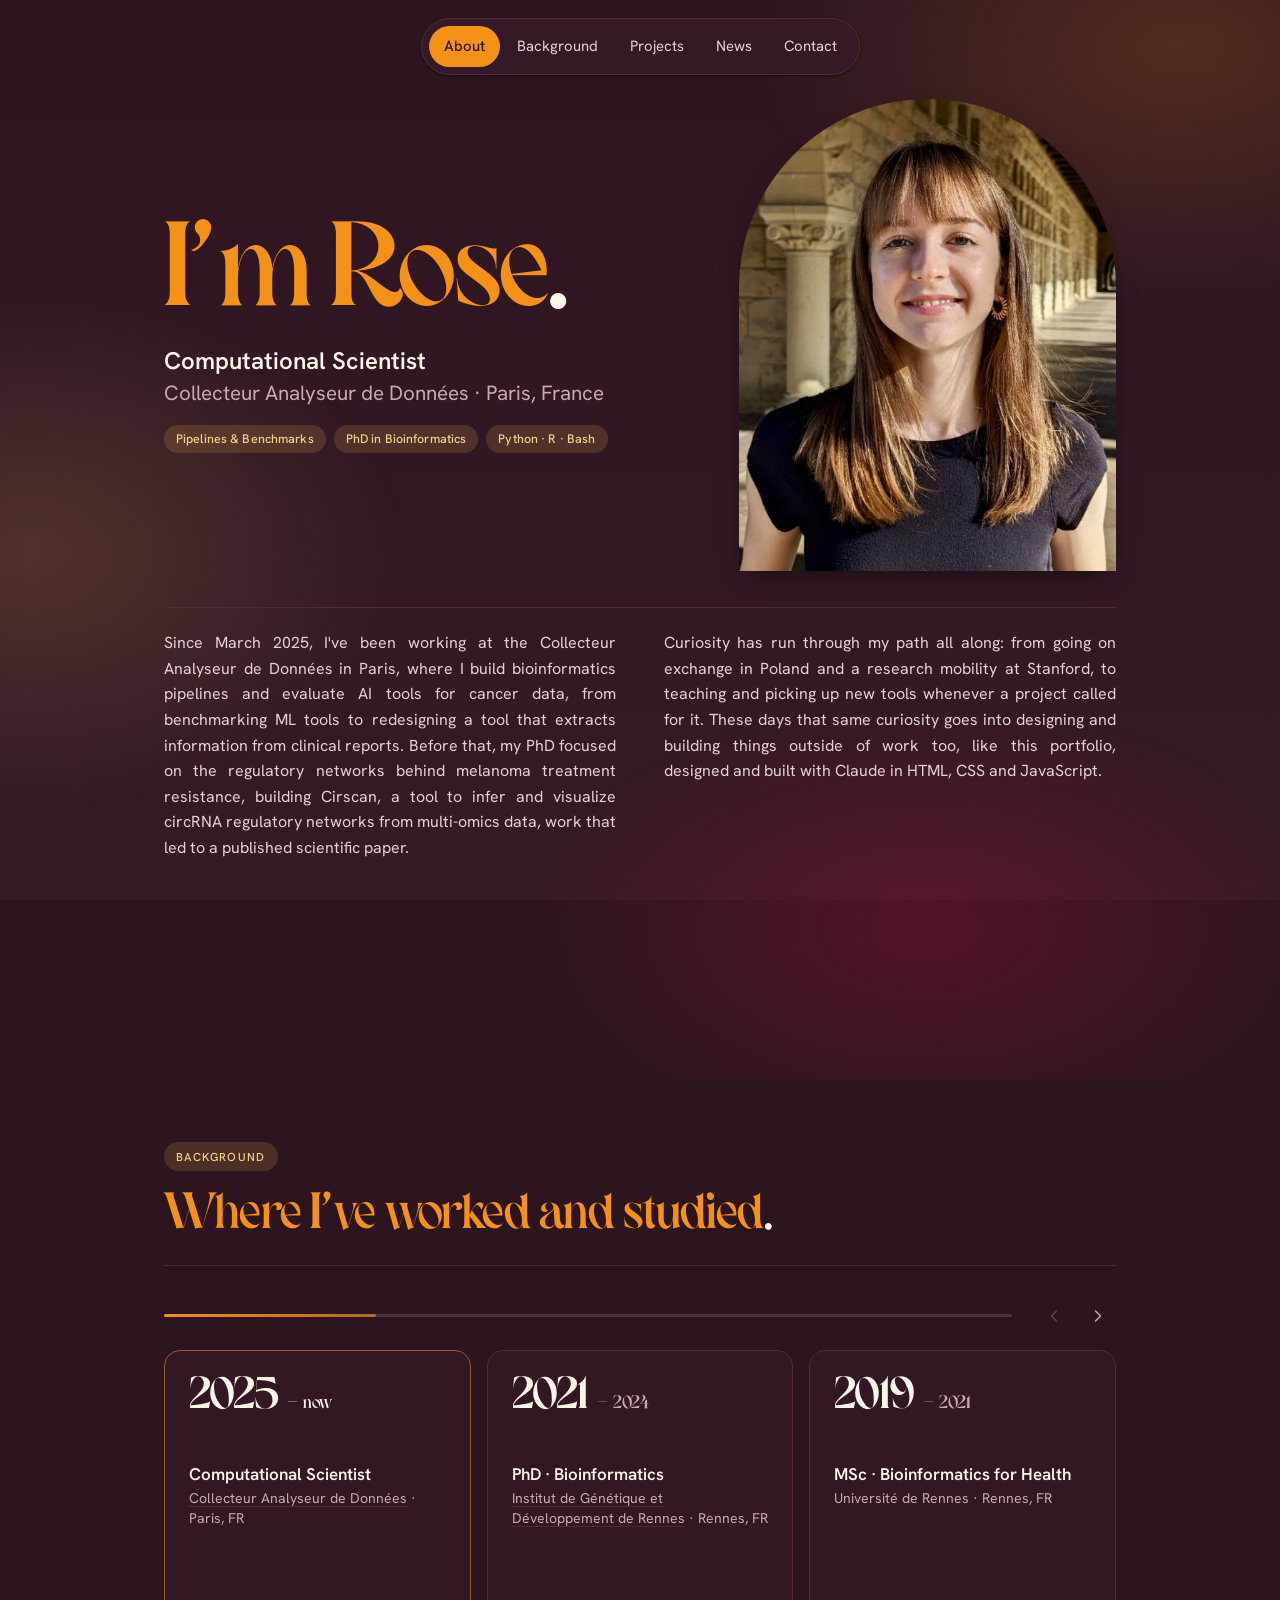
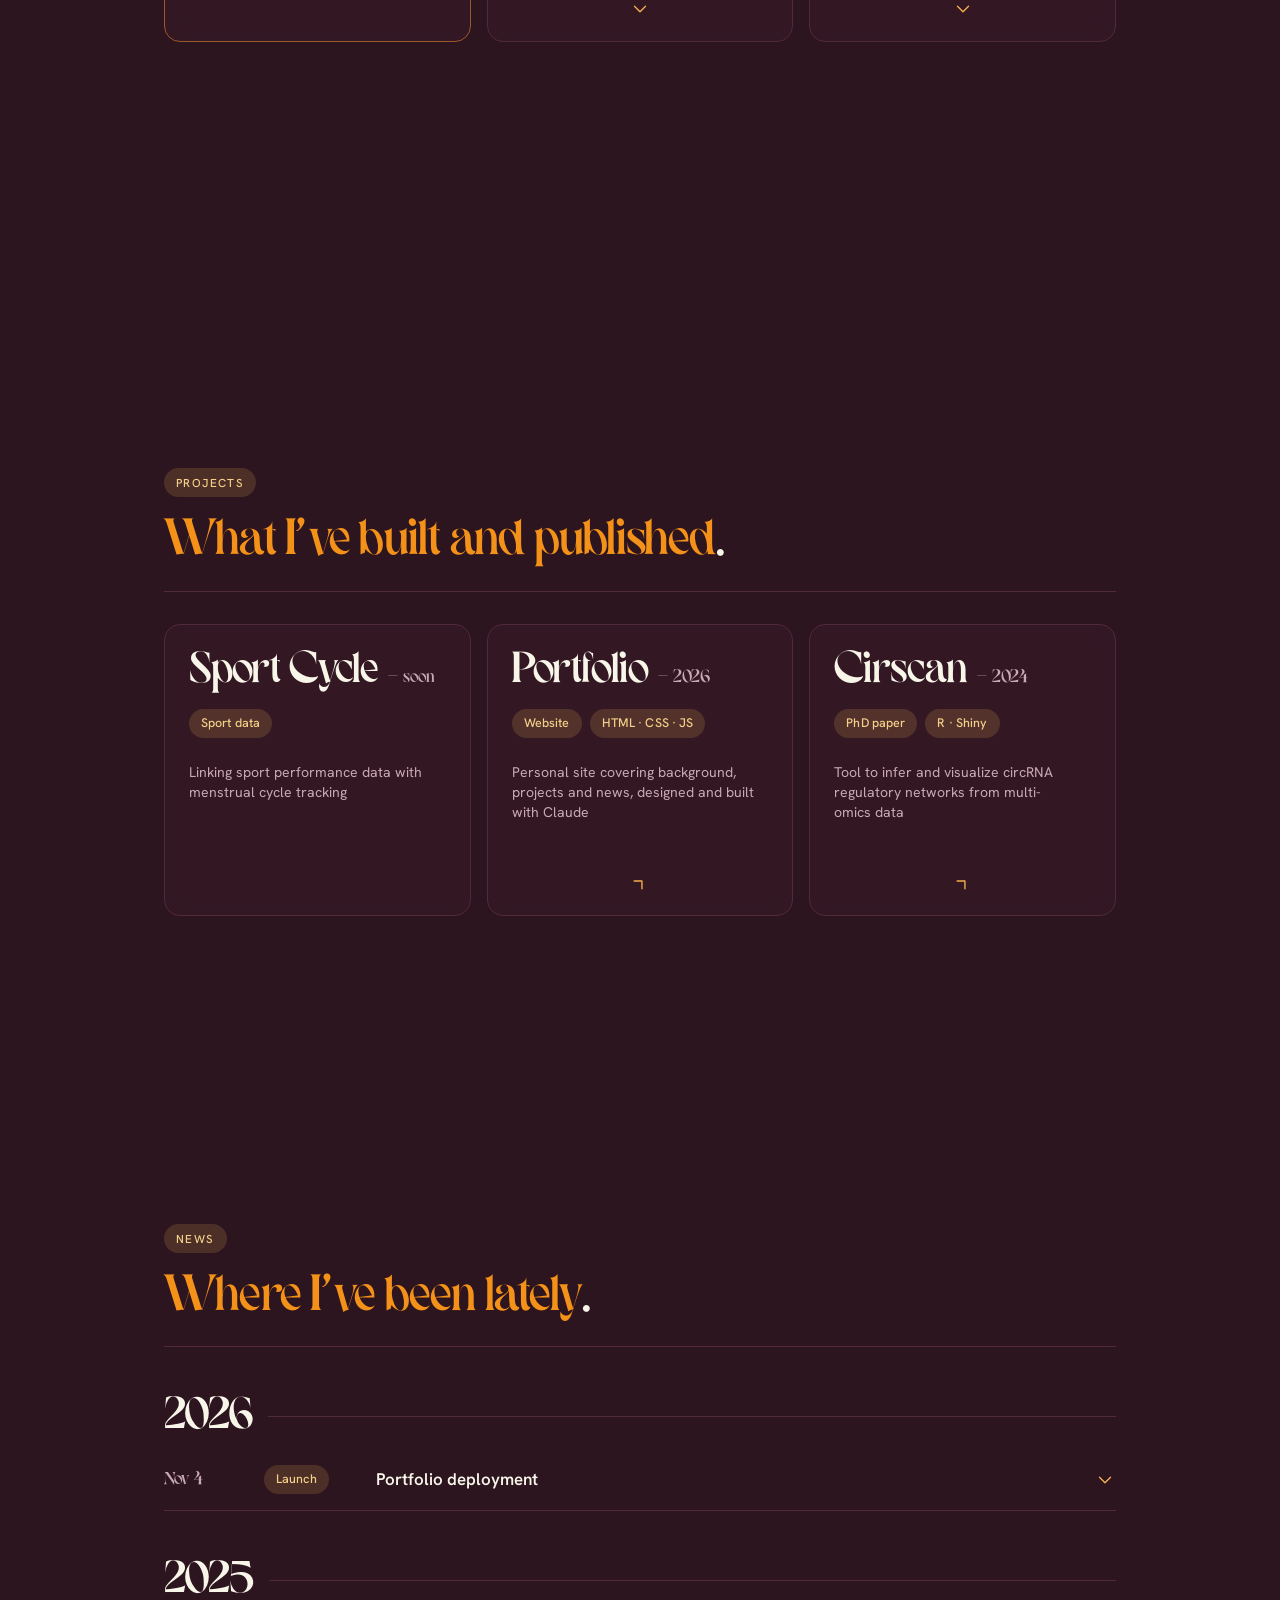
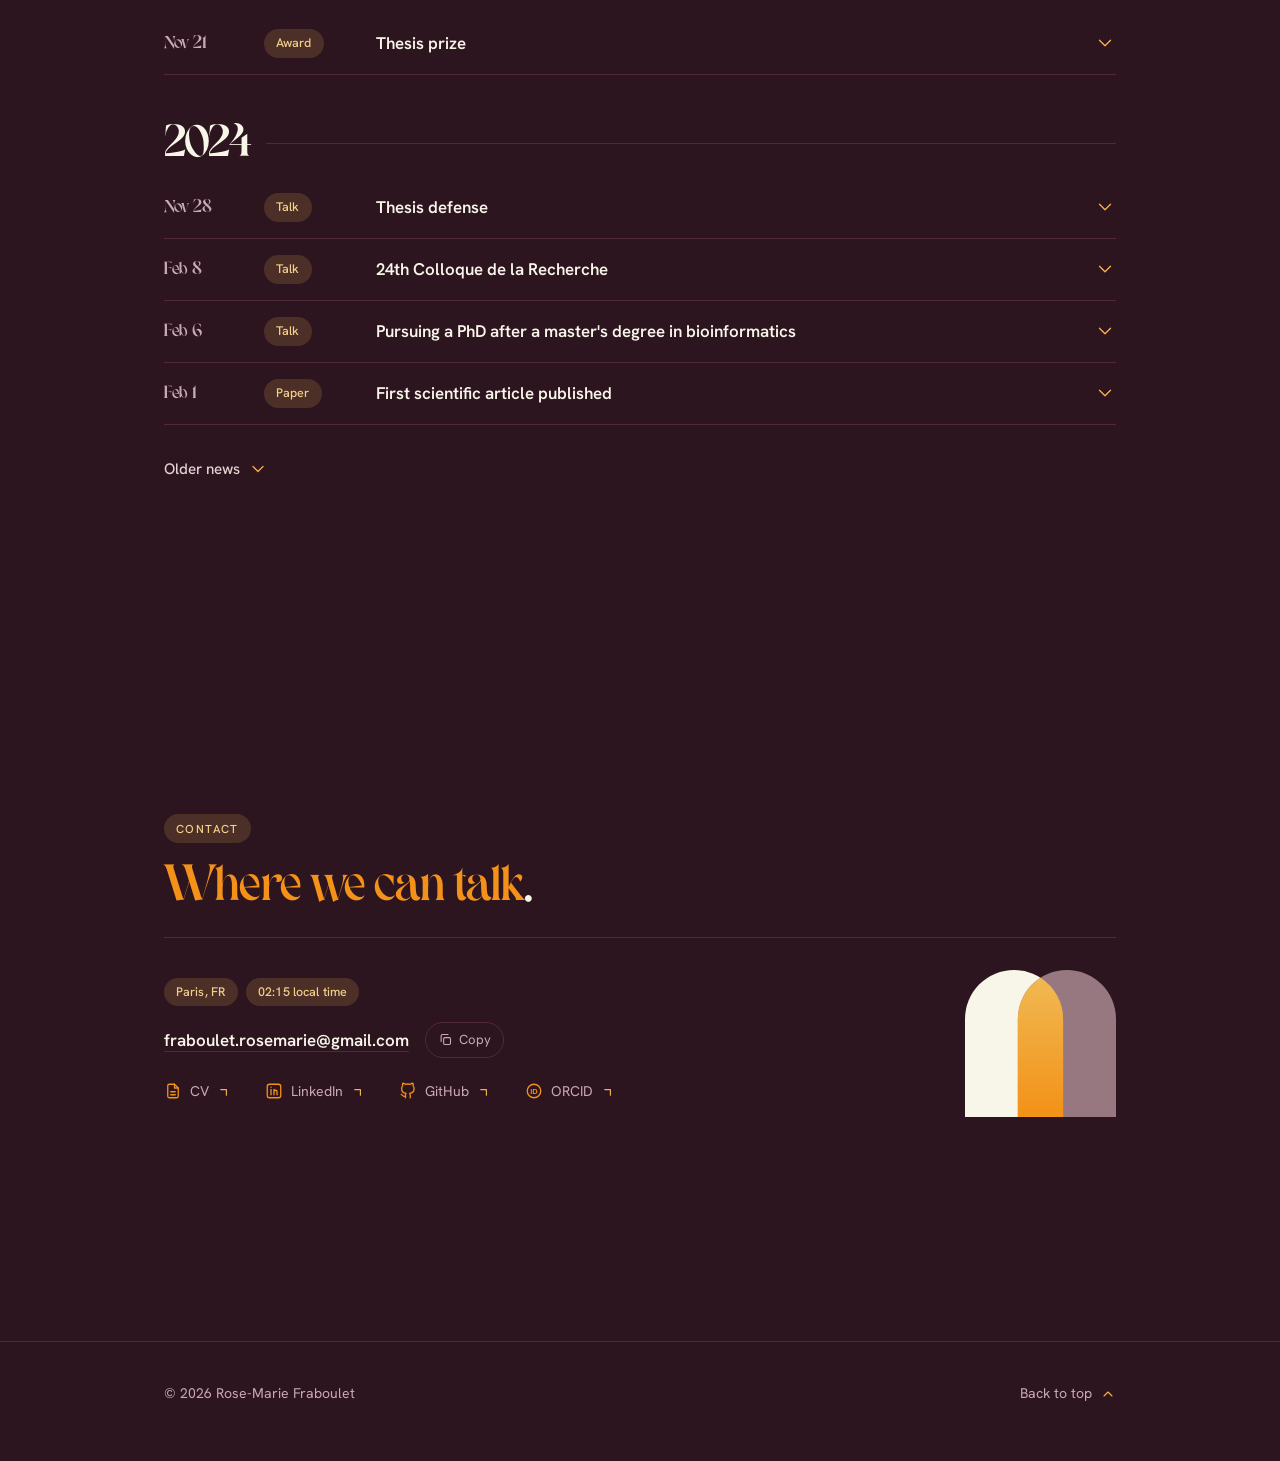
==== index.html @ 4554245b "feat: simplify the share banner Drop the "Portfolio" badge, show the full https URL underlined with " ====
<!doctype html>
<html lang="en" data-palette="p4" data-theme="dark">
<head>
  <meta charset="utf-8">
  <meta name="viewport" content="width=device-width, initial-scale=1">
  <meta name="description" content="Rose-Marie Fraboulet, Computational Scientist with a PhD in bioinformatics. Background, projects and news.">
  <meta name="color-scheme" content="dark">
  <meta name="theme-color" content="#261822">
  <meta property="og:type" content="website">
  <meta property="og:title" content="Rose Fraboulet • Portfolio">
  <meta property="og:description" content="Computational Scientist with a PhD in bioinformatics: background, projects and news.">
  <meta property="og:url" content="https://portfolio.romarin.tech/">
  <meta property="og:image" content="https://portfolio.romarin.tech/img/og-banner.jpg?v=3">
  <meta property="og:image:width" content="2400">
  <meta property="og:image:height" content="1260">
  <meta property="og:image:alt" content="Portfolio of Rose-Marie Fraboulet, portfolio.romarin.tech">
  <link rel="canonical" href="https://portfolio.romarin.tech/">
  <meta name="twitter:card" content="summary_large_image">
  <link rel="icon" type="image/svg+xml" href="img/favicon.svg">
  <link rel="icon" type="image/png" href="img/rf_icon.png" sizes="any">
  <link rel="apple-touch-icon" href="img/apple-touch-icon.png">
  <link rel="preload" href="font/SonderRegular.woff2" as="font" type="font/woff2" crossorigin>
  <link rel="preconnect" href="https://fonts.googleapis.com">
  <link rel="preconnect" href="https://fonts.gstatic.com" crossorigin>
  <link rel="stylesheet" href="https://fonts.googleapis.com/css2?family=Hanken+Grotesk:wght@400;500;600&display=swap">
  <link rel="stylesheet" href="css/style.css">
  <title>Rose Fraboulet • Portfolio</title>
  <link rel="stylesheet" href="css/palettes.css">
  <!-- PostHog analytics: official loader, then project selection by hostname -->
  <script>
    !function(t,e){var o,n,p,r;e.__SV||(window.posthog=e,e._i=[],e.init=function(i,s,a){function g(t,e){var o=e.split(".");2==o.length&&(t=t[o[0]],e=o[1]),t[e]=function(){t.push([e].concat(Array.prototype.slice.call(arguments,0)))}}(p=t.createElement("script")).type="text/javascript",p.crossOrigin="anonymous",p.async=!0,p.src=s.api_host.replace(".i.posthog.com","-assets.i.posthog.com")+"/static/array.js",(r=t.getElementsByTagName("script")[0]).parentNode.insertBefore(p,r);var u=e;for(void 0!==a?u=e[a]=[]:a="posthog",u.people=u.people||[],Object.defineProperty(u,"toString",{configurable:!0,enumerable:!0,writable:!0,value:function(t){var e="posthog";return"posthog"!==a&&(e+="."+a),t||(e+=" (stub)"),e}}),Object.defineProperty(u.people,"toString",{configurable:!0,enumerable:!0,writable:!0,value:function(){return u.toString(1)+".people (stub)"}}),o="init capture register register_once register_for_session unregister unregister_for_session getFeatureFlag getFeatureFlagResult isFeatureEnabled reloadFeatureFlags updateEarlyAccessFeatureEnrollment getEarlyAccessFeatures on onFeatureFlags onSessionId getSurveys getActiveMatchingSurveys renderSurvey canRenderSurvey getNextSurveyStep identify setPersonProperties group resetGroups setPersonPropertiesForFlags resetPersonPropertiesForFlags setGroupPropertiesForFlags resetGroupPropertiesForFlags reset get_distinct_id getGroups get_session_id get_session_replay_url alias set_config startSessionRecording stopSessionRecording sessionRecordingStarted captureException loadToolbar get_property getSessionProperty createPersonProfile opt_in_capturing opt_out_capturing has_opted_in_capturing has_opted_out_capturing clear_opt_in_out_capturing debug".split(" "),n=0;n<o.length;n++)g(u,o[n]);e._i.push([i,s,a])},e.__SV=1)}(document,window.posthog||[]);

    // Only the production domain uses the prod project, every other host uses dev.
    var POSTHOG_PROD_HOST = 'portfolio.romarin.tech';
    posthog.init(location.hostname === POSTHOG_PROD_HOST
      ? 'phc_s2bcnDykhMic3xBs5bf3u3xTdWYoNfDeEWzCk2Nry2qy'  // portfolio-prod
      : 'phc_CoJSbRkSb2nCP26apbxEp5U9CKyFdyNHHQELgcznVs3f', // portfolio-dev
    {
      api_host: 'https://eu.i.posthog.com',
      defaults: '2026-08-30',
      person_profiles: 'identified_only'
    });
  </script>
  </head>
<body id="top">
  <a class="skip-link" href="#main-content">Skip to content</a>

  <header class="site-header">
    <nav class="navbar" aria-label="Primary">
      <span class="nav-current" aria-hidden="true">About</span>
      <ul class="nav-links" id="nav-links">
        <li><a class="nav-link active" href="#about">About</a></li>
        <li><a class="nav-link" href="#background">Background</a></li>
        <li><a class="nav-link" href="#work">Projects</a></li>
        <li><a class="nav-link" href="#news">News</a></li>
        <li><a class="nav-link" href="#contact">Contact</a></li>
      </ul>
      <div class="navbar-actions">
        <button type="button" class="nav-toggle" aria-expanded="false" aria-controls="nav-links" aria-label="Toggle menu">
          <span></span><span></span><span></span>
        </button>
      </div>
    </nav>
  </header>

  <main id="main-content">
    <!-- About / Hero -->
    <section id="about" class="hero" aria-labelledby="about-heading" data-screen-label="About">
      <div class="container">
        <div class="hero-grid">
          <div>
            <h1 class="hero-name" id="about-heading">I'm Rose<span class="dot">.</span></h1>
            <p class="hero-role"><strong>Computational Scientist</strong><span>Collecteur Analyseur de Données · Paris, France</span></p>
            <div class="hero-meta">
              <span class="tag">Pipelines & Benchmarks</span>
              <span class="tag">PhD in Bioinformatics</span>
              <span class="tag">Python · R · Bash</span>
            </div>
          </div>
          <div class="portrait">
            <img src="img/portrait.jpg" width="577" height="661" alt="Portrait of Rose-Marie Fraboulet" loading="eager" fetchpriority="high" decoding="async">
          </div>
        </div>
        <div class="intro" data-reveal>
          <p>Since March 2025, I've been working at the Collecteur Analyseur de Données in Paris, where I build bioinformatics pipelines and evaluate AI tools for cancer data, from benchmarking ML tools to redesigning a tool that extracts information from clinical reports. Before that, my PhD focused on the regulatory networks behind melanoma treatment resistance, building Cirscan, a tool to infer and visualize circRNA regulatory networks from multi-omics data, work that led to a published scientific paper.</p>
          <p>Curiosity has run through my path all along: from going on exchange in Poland and a research mobility at Stanford, to teaching and picking up new tools whenever a project called for it. These days that same curiosity goes into designing and building things outside of work too, like this portfolio, designed and built with Claude in HTML, CSS and JavaScript.</p>
        </div>
      </div>
    </section>

    <!-- Background -->
    <section id="background" aria-labelledby="background-heading" data-screen-label="Background"><div class="container" data-reveal><div class="section-head"><span class="eyebrow">Background</span><h2 id="background-heading">Where I've worked and studied<span class="dot">.</span></h2></div><div class="sl" data-slider><div class="sl__bar"><div class="sl__line" aria-hidden="true"><i data-sl-fill></i></div><div class="sl__nav"><button type="button" class="sl__btn" data-sl-prev aria-label="Previous step"><svg viewBox="0 0 24 24" fill="none" stroke="currentColor" stroke-width="1.75" stroke-linecap="round" stroke-linejoin="round" aria-hidden="true"><path d="M15 6l-6 6 6 6"></path></svg></button><button type="button" class="sl__btn" data-sl-next aria-label="Next step"><svg viewBox="0 0 24 24" fill="none" stroke="currentColor" stroke-width="1.75" stroke-linecap="round" stroke-linejoin="round" aria-hidden="true"><path d="M9 6l6 6-6 6"></path></svg></button></div></div><ol class="sl__track" data-sl-track tabindex="0" aria-label="Background, scroll horizontally"><li class="sl__panel is-now"><div class="sl__period"><span class="sl__from">2025</span><span class="sl__to">— now</span></div><div class="sl__body"><p class="sl__role">Computational Scientist</p><p class="sl__place"><a href="https://genomecad.fr/" target="_blank" rel="noopener">Collecteur Analyseur de Données</a> · Paris, FR</p></div></li><li class="sl__panel has-sub has-multi"><div class="sl__faces"><div class="sl__face sl__face--main is-shown"><div class="sl__period"><span class="sl__from">2021</span><span class="sl__to">— 2024</span></div><div class="sl__body"><p class="sl__role">PhD · Bioinformatics</p><p class="sl__place"><a href="https://igdr.univ-rennes.fr/expression-des-genes-et-oncogenese-geo" target="_blank" rel="noopener">Institut de Génétique et Développement de Rennes</a> · Rennes, FR</p></div></div><div class="sl__face sl__face--list" id="sub-2" aria-hidden="true"><ul class="sl__list"><li><span class="sl__list-year">2022</span><div><p class="sl__list-role">Teaching Assistant</p><p class="sl__place">Université de Paris · Paris, FR</p></div></li><li><span class="sl__list-year">2023</span><div><p class="sl__list-role">Teaching Assistant</p><p class="sl__place">Université de Rennes · Rennes, FR</p></div></li><li><span class="sl__list-year">2023</span><div><p class="sl__list-role">Visiting Student Researcher</p><p class="sl__place"><a href="https://salzmanlab.stanford.edu/" target="_blank" rel="noopener">Stanford University</a> · Stanford, USA</p></div></li></ul></div></div><button type="button" class="sl__toggle" aria-expanded="false" aria-controls="sub-2" data-label="Show 3 other experiences" aria-label="Show 3 other experiences"><svg viewBox="0 0 24 24" fill="none" stroke="currentColor" stroke-width="1.75" stroke-linecap="round" stroke-linejoin="round" aria-hidden="true"><path d="M9 6l6 6-6 6"></path></svg></button></li><li class="sl__panel has-sub has-multi"><div class="sl__faces"><div class="sl__face sl__face--main is-shown"><div class="sl__period"><span class="sl__from">2019</span><span class="sl__to">— 2021</span></div><div class="sl__body"><p class="sl__role">MSc · Bioinformatics for Health</p><p class="sl__place">Université de Rennes · Rennes, FR</p></div></div><div class="sl__face sl__face--list" id="sub-3" aria-hidden="true"><ul class="sl__list"><li><span class="sl__list-year">2020</span><div><p class="sl__list-role">M1 Intern</p><p class="sl__place">Ligue Nationale Contre le Cancer · Remote</p></div></li><li><span class="sl__list-year">2021</span><div><p class="sl__list-role">M2 Intern</p><p class="sl__place"><a href="https://igdr.univ-rennes.fr/expression-des-genes-et-oncogenese-geo" target="_blank" rel="noopener">Institut de Génétique et Développement de Rennes</a> · Rennes, FR</p></div></li></ul></div></div><button type="button" class="sl__toggle" aria-expanded="false" aria-controls="sub-3" data-label="Show 2 other experiences" aria-label="Show 2 other experiences"><svg viewBox="0 0 24 24" fill="none" stroke="currentColor" stroke-width="1.75" stroke-linecap="round" stroke-linejoin="round" aria-hidden="true"><path d="M9 6l6 6-6 6"></path></svg></button></li><li class="sl__panel has-sub"><div class="sl__faces"><div class="sl__face sl__face--main is-shown"><div class="sl__period"><span class="sl__from">2016</span><span class="sl__to">— 2019</span></div><div class="sl__body"><p class="sl__role">BSc · Science in Life</p><p class="sl__place">Université de Rennes · Rennes, FR</p></div></div><div class="sl__face sl__face--list" id="sub-4" aria-hidden="true"><div class="sl__period"><span class="sl__from">2019</span></div><div class="sl__body"><p class="sl__role">Erasmus+</p><p class="sl__place"><a href="https://uwr.edu.pl/en/scientific-research/faculty-of-biotechnology/" target="_blank" rel="noopener">Faculty of Biotechnology</a> · Wrocław, PL</p></div></div></div><button type="button" class="sl__toggle" aria-expanded="false" aria-controls="sub-4" data-label="Show 1 other experience" aria-label="Show 1 other experience"><svg viewBox="0 0 24 24" fill="none" stroke="currentColor" stroke-width="1.75" stroke-linecap="round" stroke-linejoin="round" aria-hidden="true"><path d="M9 6l6 6-6 6"></path></svg></button></li></ol></div></div></section>

    <!-- Publications & Projects -->
    <section id="work" aria-labelledby="work-heading" data-screen-label="Projects"><div class="container" data-reveal><div class="section-head"><span class="eyebrow">Projects</span><h2 id="work-heading">What I've built and published<span class="dot">.</span></h2></div><div class="wa"><div class="wa__arch"><div class="sl__period"><span class="sl__from">Sport Cycle</span><span class="sl__to">— soon</span></div><div class="wa__tags"><span class="tag">Sport data</span></div><div class="sl__body"><p class="sl__place">Linking sport performance data with menstrual cycle tracking</p></div></div><div class="wa__arch"><div class="sl__period"><span class="sl__from">Portfolio</span><span class="sl__to">— 2026</span></div><div class="wa__tags"><span class="tag">Website</span><span class="tag">HTML · CSS · JS</span></div><div class="sl__body"><p class="sl__place">Personal site covering background, projects and news, designed and built with Claude</p></div><a class="sl__toggle wa__arrow" href="https://github.com/roma-rin/portfolio" target="_blank" rel="noopener" aria-label="View the portfolio source (opens in a new tab)"><svg viewBox="0 0 24 24" fill="none" stroke="currentColor" stroke-width="1.75" stroke-linecap="round" stroke-linejoin="round" aria-hidden="true"><path d="M9 6l6 6-6 6"></path></svg></a></div><div class="wa__arch"><div class="sl__period"><span class="sl__from">Cirscan</span><span class="sl__to">— 2024</span></div><div class="wa__tags"><span class="tag">PhD paper</span><span class="tag">R · Shiny</span></div><div class="sl__body"><p class="sl__place">Tool to infer and visualize circRNA regulatory networks from multi-omics data</p></div><a class="sl__toggle wa__arrow" href="https://doi.org/10.1186/s12859-024-05668-y" target="_blank" rel="noopener" aria-label="Read the Cirscan paper (opens in a new tab)"><svg viewBox="0 0 24 24" fill="none" stroke="currentColor" stroke-width="1.75" stroke-linecap="round" stroke-linejoin="round" aria-hidden="true"><path d="M9 6l6 6-6 6"></path></svg></a></div></div></div></section>

    <!-- News -->
    <section id="news" aria-labelledby="news-heading" data-screen-label="News">
      <div class="container" data-reveal>
        <div class="section-head">
          <span class="eyebrow">News</span>
          <h2 id="news-heading">Where I've been lately<span class="dot">.</span></h2>
        </div>

        <div class="year-row"><span class="year-row__label">2026</span><span class="year-row__rule"></span></div>

        <article class="entry">
          <button type="button" class="entry__head" aria-expanded="false" aria-controls="entry-portfolio">
            <span class="entry__date">Nov 4</span><span class="entry__type"><span class="tag">Launch</span></span>
            <span class="entry__main"><span class="entry__title">Portfolio deployment</span></span><svg class="entry__chev" viewBox="0 0 24 24" fill="none" stroke="currentColor" stroke-width="1.5" stroke-linecap="round" stroke-linejoin="round" aria-hidden="true"><path d="M9 6l6 6-6 6"></path></svg>
          </button>
          <div class="entry__panel" id="entry-portfolio">
            <div class="entry__inner">
              <div class="entry__body">
                <p>I'm excited to share my portfolio: a single-page site covering my background, projects and news, designed and built with Claude. A fun project outside of my usual day-to-day.</p>
                <p class="caption">Source code: <a href="https://github.com/roma-rin/portfolio" target="_blank" rel="noopener">github.com/roma-rin/portfolio</a></p>
              </div>
            </div>
          </div>
        </article>

        <div class="year-row"><span class="year-row__label">2025</span><span class="year-row__rule"></span></div>

        <article class="entry">
          <button type="button" class="entry__head" aria-expanded="false" aria-controls="entry-prize">
            <span class="entry__date">Nov 21</span><span class="entry__type"><span class="tag">Award</span></span>
            <span class="entry__main"><span class="entry__title">Thesis prize</span></span><svg class="entry__chev" viewBox="0 0 24 24" fill="none" stroke="currentColor" stroke-width="1.5" stroke-linecap="round" stroke-linejoin="round" aria-hidden="true"><path d="M9 6l6 6-6 6"></path></svg>
          </button>
          <div class="entry__panel" id="entry-prize">
            <div class="entry__inner">
              <div class="entry__body">
                <p>On November 21, 2025, I received the 2nd prize in Biology, Health and Environment from the Fondation Université de Rennes, for my PhD thesis on the regulatory networks behind melanoma treatment resistance. A nice recognition of three years of work.</p>
                <div class="gallery gallery--prize">
                  <figure><img src="img/news/thesis_prize_ceremony.jpg" width="706" height="675" alt="The prize ceremony on stage at the Fondation Université de Rennes" loading="lazy" decoding="async"></figure>
                  <figure><img src="img/news/thesis_prize_portrait.jpg" width="800" height="1199" alt="Rose-Marie Fraboulet holding the Fondation Université de Rennes prize trophy and her diploma" loading="lazy" decoding="async"></figure>
                </div>
              </div>
            </div>
          </div>
        </article>

        <div class="year-row"><span class="year-row__label">2024</span><span class="year-row__rule"></span></div>

        <article class="entry">
          <button type="button" class="entry__head" aria-expanded="false" aria-controls="entry-defense">
            <span class="entry__date">Nov 28</span><span class="entry__type"><span class="tag">Talk</span></span>
            <span class="entry__main"><span class="entry__title">Thesis defense</span></span><svg class="entry__chev" viewBox="0 0 24 24" fill="none" stroke="currentColor" stroke-width="1.5" stroke-linecap="round" stroke-linejoin="round" aria-hidden="true"><path d="M9 6l6 6-6 6"></path></svg>
          </button>
          <div class="entry__panel" id="entry-defense">
            <div class="entry__inner">
              <div class="entry__body">
                <p>On November 28, 2024, I <a href="https://openagenda.com/fr/igdr-institut-genetique-et-developpement-de-rennes/events/6833137_soutenance-de-these-rose-marie-fraboulet" target="_blank" rel="noopener">defended my PhD</a> on the regulatory networks behind melanoma treatment resistance, with congratulations from the jury. A big thank you to my supervisors, Yuna Blum and Marie-Dominique Galibert, to the jury members, to the Ligue Nationale Contre le Cancer for funding these three years of research, and to everyone who supported me throughout.</p>
                <div class="gallery gallery--prize">
                  <figure><img src="img/news/phd_defense_slide.jpg" width="1280" height="928" alt="Title slide of the PhD defense, November 28, 2024" loading="lazy" decoding="async"></figure>
                  <figure><img src="img/news/phd_defense_podium.jpg" width="800" height="932" alt="Presenting at the defense, with the GEO team photo shown behind" loading="lazy" decoding="async"></figure>
                </div>
              </div>
            </div>
          </div>
        </article>

        <article class="entry">
          <button type="button" class="entry__head" aria-expanded="false" aria-controls="entry-colloque">
            <span class="entry__date">Feb 8</span><span class="entry__type"><span class="tag">Talk</span></span>
            <span class="entry__main"><span class="entry__title">24th Colloque de la Recherche</span></span><svg class="entry__chev" viewBox="0 0 24 24" fill="none" stroke="currentColor" stroke-width="1.5" stroke-linecap="round" stroke-linejoin="round" aria-hidden="true"><path d="M9 6l6 6-6 6"></path></svg>
          </button>
          <div class="entry__panel" id="entry-colloque">
            <div class="entry__inner">
              <div class="entry__body">
                <p>I had the privilege to present and discuss my research, alongside renowned researchers, at the <a href="https://www.ligue-cancer.net/nos-actualites/24eme-colloque-national-de-la-recherche" target="_blank" rel="noopener">24th Colloque de la Recherche</a> organized by the Ligue Nationale Contre le Cancer: two enriching days of varied talks in the unique setting of the Couvent des Jacobins in Rennes. Many thanks to the Ligue for this opportunity, to all the donors, and to my team for their support throughout my thesis project.</p>
                <div class="media media--video">
                  <iframe src="https://www.youtube-nocookie.com/embed/i8p0J6aXDKk" title="24th Colloque de la Recherche: video summary" loading="lazy" allow="accelerometer; autoplay; clipboard-write; encrypted-media; gyroscope; picture-in-picture; web-share" referrerpolicy="strict-origin-when-cross-origin" allowfullscreen></iframe>
                </div>
                <p class="caption">Video summary of the colloquium, where I gave a talk on the role of circRNAs in cutaneous melanoma treatment resistance. Can you spot me? Around the forty-fifth second.</p>
              </div>
            </div>
          </div>
        </article>

        <article class="entry">
          <button type="button" class="entry__head" aria-expanded="false" aria-controls="entry-phd-talk">
            <span class="entry__date">Feb 6</span><span class="entry__type"><span class="tag">Talk</span></span>
            <span class="entry__main"><span class="entry__title">Pursuing a PhD after a master's degree in bioinformatics</span></span><svg class="entry__chev" viewBox="0 0 24 24" fill="none" stroke="currentColor" stroke-width="1.5" stroke-linecap="round" stroke-linejoin="round" aria-hidden="true"><path d="M9 6l6 6-6 6"></path></svg>
          </button>
          <div class="entry__panel" id="entry-phd-talk">
            <div class="entry__inner">
              <div class="entry__body">
                <p>Many thanks to the <a href="https://ebigo-rennes.jimdofree.com/" target="_blank" rel="noopener">e-BIGO association</a>, the educational team and the students of the Rennes Bioinformatics Master's degree for inviting me to share my thesis experience. It was a pleasure to talk with the students and to compare my path with that of Nawad Hakim. All the best to the students in their future projects.</p>
                <div class="media media--shot media--shot--sm">
                  <a href="https://www.linkedin.com/posts/association-e-bigo_nous-tenons-%C3%A0-sinc%C3%A8rement-remercier-nos-2-activity-7161082089738563585-Uhhs" target="_blank" rel="noopener"><img src="img/news/pursing_phd.jpg" width="828" height="1172" alt="e-BIGO association thank-you post for the master's degree talk" loading="lazy"></a>
                </div>
              </div>
            </div>
          </div>
        </article>

        <article class="entry">
          <button type="button" class="entry__head" aria-expanded="false" aria-controls="entry-paper">
            <span class="entry__date">Feb 1</span><span class="entry__type"><span class="tag">Paper</span></span>
            <span class="entry__main"><span class="entry__title">First scientific article published</span></span><svg class="entry__chev" viewBox="0 0 24 24" fill="none" stroke="currentColor" stroke-width="1.5" stroke-linecap="round" stroke-linejoin="round" aria-hidden="true"><path d="M9 6l6 6-6 6"></path></svg>
          </button>
          <div class="entry__panel" id="entry-paper">
            <div class="entry__inner">
              <div class="entry__body">
                <p>Starting 2024 with great news: my <a href="https://doi.org/10.1186/s12859-024-05668-y" target="_blank" rel="noopener">first scientific paper</a> as first author has been published. Cirscan is an interactive Shiny application that automatically infers circRNA–miRNA–mRNA networks from human multi-level transcriptomic data, in order to identify potential sponge mechanisms active in a specific condition at large scale.</p>
                <p>This project constitutes a significant part of my thesis. A big thank you to the GEO research team and collaborators for their contributions, with a special acknowledgment to the Ligue Nationale Contre le Cancer, which funded my thesis project.</p>
                <p class="caption">Fraboulet <em>et al.</em> “Cirscan: a shiny application to identify differentially active sponge mechanisms and visualize circRNA–miRNA–mRNA networks”. BMC Bioinformatics, 2024. <a href="https://doi.org/10.1186/s12859-024-05668-y" target="_blank" rel="noopener">doi.org/10.1186/s12859-024-05668-y</a></p>
              </div>
            </div>
          </div>
        </article>

        <div class="news-older" id="news-older" hidden><div class="year-row"><span class="year-row__label">2023</span><span class="year-row__rule"></span></div>

        <article class="entry">
          <button type="button" class="entry__head" aria-expanded="false" aria-controls="entry-stanford">
            <span class="entry__date">Sep – Dec</span><span class="entry__type"><span class="tag">Mobility</span><span class="tag">Grant</span></span>
            <span class="entry__main"><span class="entry__title">Visiting Student Researcher at Stanford University</span></span><svg class="entry__chev" viewBox="0 0 24 24" fill="none" stroke="currentColor" stroke-width="1.5" stroke-linecap="round" stroke-linejoin="round" aria-hidden="true"><path d="M9 6l6 6-6 6"></path></svg>
          </button>
          <div class="entry__panel" id="entry-stanford">
            <div class="entry__inner">
              <div class="entry__body">
                <p>I completed a four-month mobility as a Visiting Student Researcher at Stanford University, in <a href="https://salzmanlab.stanford.edu/" target="_blank" rel="noopener">Salzman's team</a>. I'm grateful for the opportunity to dive into a renowned learning environment, connect with brilliant minds and gain both professional and personal experience, and to discover the Californian lifestyle and the beauty of the National Parks.</p>
                <p>A big thank you to my research team, to the Collège Doctoral de Bretagne for their financial support, and to everyone who made this mobility possible.</p>
                <div class="gallery gallery--match">
                  <figure><img src="img/news/stanford_garden.jpg" width="1054" height="1400" alt="Stanford campus garden" loading="lazy" decoding="async"></figure>
                  <figure><img src="img/news/stanford_portrait.jpg" width="1137" height="1400" alt="Portrait taken during the Stanford mobility" loading="lazy" decoding="async"></figure>
                </div>
              </div>
            </div>
          </div>
        </article>

        <article class="entry">
          <button type="button" class="entry__head" aria-expanded="false" aria-controls="entry-jobim2023">
            <span class="entry__date">Jun 28</span><span class="entry__type"><span class="tag">Talk</span></span>
            <span class="entry__main"><span class="entry__title">JOBIM 2023</span></span><svg class="entry__chev" viewBox="0 0 24 24" fill="none" stroke="currentColor" stroke-width="1.5" stroke-linecap="round" stroke-linejoin="round" aria-hidden="true"><path d="M9 6l6 6-6 6"></path></svg>
          </button>
          <div class="entry__panel" id="entry-jobim2023">
            <div class="entry__inner">
              <div class="entry__body">
                <p>I gave an oral presentation at <a href="https://jobim2023.sciencesconf.org/resource/page/id/21.html?lang=fr" target="_blank" rel="noopener">JOBIM 2023</a>, France's national bioinformatics conference, on the circRNA sponge mechanisms involved in melanoma treatment resistance. A nice milestone, presenting my PhD work to peers one last time before wrapping up.</p>
                <p class="caption">No video replay available for this session.</p>
              </div>
            </div>
          </div>
        </article>

        <article class="entry">
          <button type="button" class="entry__head" aria-expanded="false" aria-controls="entry-these3min">
            <span class="entry__date">Apr 13</span><span class="entry__type"><span class="tag">Talk</span></span>
            <span class="entry__main"><span class="entry__title">My thesis in 180 seconds</span></span><svg class="entry__chev" viewBox="0 0 24 24" fill="none" stroke="currentColor" stroke-width="1.5" stroke-linecap="round" stroke-linejoin="round" aria-hidden="true"><path d="M9 6l6 6-6 6"></path></svg>
          </button>
          <div class="entry__panel" id="entry-these3min">
            <div class="entry__inner">
              <div class="entry__body">
                <p>I gave a talk titled "My thesis in 180 seconds" at the <a href="https://www.ligue-cancer.net/articles/jeunes-chercheurs-jeudi-13-avril-2023" target="_blank" rel="noopener">Journée Jeunes &amp; Chercheurs</a> organized by the Ligue Nationale Contre le Cancer, at the Cité des Sciences in Paris: a fun exercise in explaining three years of research on circRNA sponge mechanisms in melanoma treatment resistance in just three minutes. Many thanks to the Ligue Nationale Contre le Cancer for the opportunity, and to everyone who helped me prepare for it.</p>
                <div class="media media--shot media--shot--sm">
                  <img src="img/news/these3min_ligue.jpg" width="480" height="719" alt="On stage at the Ligue Nationale Contre le Cancer event" loading="lazy" decoding="async">
                </div>
                <p class="caption"><a class="news-poster-link" href="img/news/ma_these_3min_slides.pdf" target="_blank" rel="noopener">View my slides<svg class="cp-diag" viewBox="0 0 24 24" fill="none" stroke="currentColor" stroke-width="1.75" stroke-linecap="round" stroke-linejoin="round" aria-hidden="true"><path d="M9 6l6 6-6 6"></path></svg></a></p>
              </div>
            </div>
          </div>
        </article>

        <div class="year-row"><span class="year-row__label">2022</span><span class="year-row__rule"></span></div>

        <article class="entry">
          <button type="button" class="entry__head" aria-expanded="false" aria-controls="entry-jobim2022">
            <span class="entry__date">Jul 5</span><span class="entry__type"><span class="tag">Poster</span></span>
            <span class="entry__main"><span class="entry__title">JOBIM 2022</span></span><svg class="entry__chev" viewBox="0 0 24 24" fill="none" stroke="currentColor" stroke-width="1.5" stroke-linecap="round" stroke-linejoin="round" aria-hidden="true"><path d="M9 6l6 6-6 6"></path></svg>
          </button>
          <div class="entry__panel" id="entry-jobim2022">
            <div class="entry__inner">
              <div class="entry__body">
                <p>I presented a poster at <a href="https://jobim2022.sciencesconf.org/" target="_blank" rel="noopener">JOBIM 2022</a> in Rennes, introducing Cirscan, the Shiny application I was building to decipher circRNA–miRNA–mRNA sponge networks from multi-level transcriptomic data. It was great getting feedback from the bioinformatics community on the tool.</p>
                <p class="caption"><a class="news-poster-link" href="img/news/jobim2022_poster.jpg" target="_blank" rel="noopener">View my poster<svg class="cp-diag" viewBox="0 0 24 24" fill="none" stroke="currentColor" stroke-width="1.75" stroke-linecap="round" stroke-linejoin="round" aria-hidden="true"><path d="M9 6l6 6-6 6"></path></svg></a></p>
              </div>
            </div>
          </div>
        </article>

        <div class="year-row"><span class="year-row__label">2021</span><span class="year-row__rule"></span></div>

        <article class="entry">
          <button type="button" class="entry__head" aria-expanded="false" aria-controls="entry-jobim2021">
            <span class="entry__date">Jul 6</span><span class="entry__type"><span class="tag">Poster</span></span>
            <span class="entry__main"><span class="entry__title">JOBIM 2021</span></span><svg class="entry__chev" viewBox="0 0 24 24" fill="none" stroke="currentColor" stroke-width="1.5" stroke-linecap="round" stroke-linejoin="round" aria-hidden="true"><path d="M9 6l6 6-6 6"></path></svg>
          </button>
          <div class="entry__panel" id="entry-jobim2021">
            <div class="entry__inner">
              <div class="entry__body">
                <p>I presented a poster at <a href="https://jobim2021.sciencesconf.org/" target="_blank" rel="noopener">JOBIM 2021</a> (remote), sharing early results on identifying microRNA sponge mechanisms involving circular RNA in melanoma treatment resistance. Many thanks to my supervisors and the GEO team for their support on this, my first conference poster.</p>
                <p class="caption"><a class="news-poster-link" href="img/news/jobim2021_poster.jpg" target="_blank" rel="noopener">View my poster<svg class="cp-diag" viewBox="0 0 24 24" fill="none" stroke="currentColor" stroke-width="1.75" stroke-linecap="round" stroke-linejoin="round" aria-hidden="true"><path d="M9 6l6 6-6 6"></path></svg></a></p>
              </div>
            </div>
          </div>
        </article>
        </div>
        <button type="button" class="news-more" aria-expanded="false" aria-controls="news-older"><span>Older news</span><svg class="entry__chev" viewBox="0 0 24 24" fill="none" stroke="currentColor" stroke-width="1.5" stroke-linecap="round" stroke-linejoin="round" aria-hidden="true"><path d="M9 6l6 6-6 6"></path></svg></button>
      </div>
    </section>

    <!-- Contact -->
    <section id="contact" aria-labelledby="contact-heading" data-screen-label="Contact">
      <div class="container" data-reveal><div class="section-head"><span class="eyebrow">Contact</span><h2 id="contact-heading">Where we can talk<span class="dot">.</span></h2></div><div class="cv-b"><div class="contact-mark cv-b__logo" aria-hidden="true"><img src="img/logo.svg" alt="" width="150" height="146"></div><div class="cp-b"><div class="cp-tags"><span class="tag">Paris, FR</span><span class="tag"><time id="cpTime">--:--</time>&nbsp;local time</span></div><div class="cp-b__mailrow"><a class="cp-b__mail" href="mailto:fraboulet.rosemarie@gmail.com">fraboulet.rosemarie<wbr>@gmail.com</a><button type="button" class="cp-copy" data-copy="fraboulet.rosemarie@gmail.com" aria-label="Copy email address"><svg viewBox="0 0 24 24" fill="none" stroke="currentColor" stroke-width="1.75" stroke-linecap="round" stroke-linejoin="round" aria-hidden="true"><rect x="9" y="9" width="11" height="11" rx="2"></rect><path d="M5 15V6a2 2 0 0 1 2-2h9"></path></svg><span class="cp-copy__txt">Copy</span></button></div><div class="cp-b__row"><a href="cv/resume_rose-marie_fraboulet_en.pdf" target="_blank" rel="noopener"><svg viewBox="0 0 24 24" fill="none" stroke="currentColor" stroke-width="1.75" stroke-linecap="round" stroke-linejoin="round" aria-hidden="true"><path d="M14 3H7a2 2 0 0 0-2 2v14a2 2 0 0 0 2 2h10a2 2 0 0 0 2-2V8z"></path><path d="M14 3v5h5M9 13h6M9 17h6"></path></svg><span>CV</span><svg class="cp-diag" viewBox="0 0 24 24" fill="none" stroke="currentColor" stroke-width="1.75" stroke-linecap="round" stroke-linejoin="round" aria-hidden="true"><path d="M9 6l6 6-6 6"></path></svg></a><a href="https://www.linkedin.com/in/r-mfraboulet/" target="_blank" rel="noopener"><svg viewBox="0 0 24 24" fill="none" stroke="currentColor" stroke-width="1.75" stroke-linecap="round" stroke-linejoin="round" aria-hidden="true"><rect x="3" y="3" width="18" height="18" rx="3"></rect><path d="M8 10v7M8 7v.01M12 17v-4a2 2 0 0 1 4 0v4M12 10v7"></path></svg><span>LinkedIn</span><svg class="cp-diag" viewBox="0 0 24 24" fill="none" stroke="currentColor" stroke-width="1.75" stroke-linecap="round" stroke-linejoin="round" aria-hidden="true"><path d="M9 6l6 6-6 6"></path></svg></a><a href="https://github.com/roma-rin" target="_blank" rel="noopener"><svg viewBox="0 0 24 24" fill="none" stroke="currentColor" stroke-width="1.75" stroke-linecap="round" stroke-linejoin="round" aria-hidden="true"><path d="M9 19c-4 1.3-4-2-6-2.5M15 21v-3.5a3 3 0 0 0-.9-2.3c3-.3 6-1.5 6-6.5a5 5 0 0 0-1.4-3.5 4.6 4.6 0 0 0-.1-3.5s-1.1-.3-3.6 1.4a12.4 12.4 0 0 0-6.4 0C6.1 1.4 5 1.7 5 1.7a4.6 4.6 0 0 0-.1 3.5A5 5 0 0 0 3.5 8.7c0 5 3 6.2 6 6.5a3 3 0 0 0-.9 2.3V21"></path></svg><span>GitHub</span><svg class="cp-diag" viewBox="0 0 24 24" fill="none" stroke="currentColor" stroke-width="1.75" stroke-linecap="round" stroke-linejoin="round" aria-hidden="true"><path d="M9 6l6 6-6 6"></path></svg></a><a href="https://orcid.org/0009-0009-3021-0096" target="_blank" rel="noopener"><svg viewBox="0 0 24 24" fill="none" stroke="currentColor" stroke-width="1.75" stroke-linecap="round" stroke-linejoin="round" aria-hidden="true"><circle cx="12" cy="12" r="9"></circle><text x="12" y="16" font-family="Arial,sans-serif" font-size="10" font-weight="800" text-anchor="middle" stroke="none" fill="currentColor">iD</text></svg><span>ORCID</span><svg class="cp-diag" viewBox="0 0 24 24" fill="none" stroke="currentColor" stroke-width="1.75" stroke-linecap="round" stroke-linejoin="round" aria-hidden="true"><path d="M9 6l6 6-6 6"></path></svg></a></div></div></div></div>
    </section>
  </main>

  <footer class="site-footer">
    <div class="container">
      <div class="ft"><p>&copy; <span id="year">2026</span> Rose-Marie Fraboulet</p><a class="ft__top" href="#top">Back to top<svg viewBox="0 0 24 24" fill="none" stroke="currentColor" stroke-width="1.75" stroke-linecap="round" stroke-linejoin="round" aria-hidden="true"><path d="M9 6l6 6-6 6"></path></svg></a></div>
    </div>
  </footer>

  <script src="js/main.js" defer></script>
</body>
</html>
---- css/style.css ----
/* =========================================================
   Rose Fraboulet — portfolio
   Warm and structured: peach + Sonder kept, orange used sparingly.
   ========================================================= */

/* --- 0. Reset & base --- */
*,*::before,*::after{box-sizing:border-box}
html{scroll-behavior:smooth;-webkit-text-size-adjust:100%}
body,h1,h2,h3,h4,p,ul,ol,figure,blockquote{margin:0}
ul,ol{padding:0;list-style:none}
img{max-width:100%;display:block}
a{color:inherit}
button{font:inherit;cursor:pointer;color:inherit}
:focus-visible{outline:2px solid var(--accent);outline-offset:3px;border-radius:6px}
@media (prefers-reduced-motion:reduce){html{scroll-behavior:auto}*,*::before,*::after{animation-duration:.01ms!important;animation-iteration-count:1!important;transition-duration:.01ms!important}}

/* --- 1. Tokens --- */
:root{
  /* raw palette */
  --orange-500:#f47500;--orange-600:#d96704;--orange-ink:#a8500a;--orange-soft:#fdebda;
  /* light surfaces */
  --bg:#fdf7f0;--bg-tint:#fbf8f5;
  --surface:#fffcf8;--surface-2:#fbf3ea;
  /* aubergine-pink ink: warm, pairs with the orange */
  --ink-900:#4a1f38;--ink-700:#61394f;--ink-500:#8a5c3c;--hairline:#e8d9cd;
  /* camel: the secondary color (rules, rail, mentions) */
  --camel:#bc7f5b;--camel-deep:#8a5c3c;
  /* semantic */
  --text-title:var(--ink-900);--text-body:var(--ink-700);--text-muted:var(--ink-500);
  --accent:var(--orange-500);--accent-text:var(--orange-ink);--accent-soft:var(--orange-soft);
  --on-accent:#4a1f38;
  --accent-display:#e2680a;
  --shadow-sm:0 1px 2px rgba(74,31,56,.07),0 1px 3px rgba(74,31,56,.05);
  --shadow-md:0 10px 30px -12px rgba(74,31,56,.24),0 2px 6px rgba(74,31,56,.08);
  --grad-warm:linear-gradient(100deg,#f47500 0%,#e2680a 50%,#c25405 100%);
  --on-grad:#fff8f1;
  /* brand colors applied to the site */
  --name:#f47500;
  --band-bg:#fbe1cc;--band-ink:#4a1f38;--band-body:#5c3346;--band-muted:#7a4a3a;--band-line:#efcdb4;--band-surface:#fff6ee;
  --deep-bg:#4a1f38;--deep-ink:#fdf1e8;--deep-body:#ecd3dd;--deep-accent:#ff9a3d;
  --cap-bg:#f47500;--cap-ink:#3a1026;
  --tag-bg:#fbe1cc;--tag-ink:#7a3a12;
  --dot-2:#bc7f5b;--dot-3:#4a1f38;
  /* background light glows */
  --glow-1:rgba(244,117,0,.24);--glow-2:rgba(188,127,91,.30);--glow-3:rgba(253,196,140,.45);
  /* type: Sonder for display */
  --font-display:'SonderFont',Georgia,serif;
  --font-accent:'SonderFont',Georgia,serif;
  --font-body:'Hanken Grotesk','GroteskFont',system-ui,-apple-system,sans-serif;
  /* typographic roles */
  --fs-hero:clamp(3.6rem,11vw,7.5rem);
  --fs-h2:clamp(2.1rem,5vw,3.2rem);
  --fs-year:1.3rem;
  --fs-title:1.15rem;
  --fs-label:.72rem;
  /* radii: a single scale */
  --r-sm:8px;--r-md:16px;--r-lg:24px;--r-pill:999px;
  /* spacing */
  --s1:.25rem;--s2:.5rem;--s3:.75rem;--s4:1rem;--s5:1.5rem;--s6:2rem;--s7:3rem;--s8:4.5rem;
  --gutter:clamp(1.25rem,5vw,4.5rem);
  --maxw:1080px;
  --t-fast:.18s ease;--t:.28s ease;
}
[data-theme="dark"]{
  --bg:#261822;--bg-tint:#2e1d29;
  --surface:#2e1e29;--surface-2:#3a2834;
  --name:#ff9a3d;
  --band-ink:var(--ink-900);--band-body:var(--ink-700);--band-muted:var(--ink-500);
  --band-bg:#33202c;--band-line:#4a3240;--band-surface:#3a2834;
  --deep-bg:#170c14;--deep-ink:var(--ink-900);--deep-body:var(--ink-700);--deep-accent:#ff9a3d;
  --cap-bg:#ff9a3d;--cap-ink:#261822;
  --tag-bg:rgba(255,154,61,.16);--tag-ink:#ffc08a;
  --dot-2:#d09a78;--dot-3:#dcc3d0;
  --glow-1:rgba(255,154,61,.22);--glow-2:rgba(208,154,120,.18);--glow-3:rgba(226,104,10,.14);
  --ink-900:#f6ecf1;--ink-700:#dcc3d0;--ink-500:#bd9478;--hairline:#41302b;
  --camel:#d09a78;--camel-deep:#bd9478;
  --accent:#ff9a3d;--accent-text:#ffb169;--accent-soft:rgba(255,154,61,.14);
  --on-accent:#1b1018;
  --accent-display:#ff9a3d;
  --grad-warm:linear-gradient(100deg,#ffab52 0%,#ff9a3d 50%,#e8781f 100%);
  --shadow-sm:0 1px 3px rgba(0,0,0,.45);
  --shadow-md:0 12px 30px -12px rgba(0,0,0,.65);
}

@font-face{font-family:"SonderFont";src:url("../font/SonderRegular.woff2") format("woff2");font-display:swap}
@font-face{font-family:"GroteskFont";src:url("../font/HKGrotesk-Regular.woff2") format("woff2");font-display:swap}

body{background:linear-gradient(180deg,var(--bg) 0%,var(--bg-tint) 100%) fixed;background-color:var(--bg);color:var(--text-body);font-family:var(--font-body);font-size:clamp(1rem,.97rem + .15vw,1.09rem);line-height:1.65;-webkit-font-smoothing:antialiased;transition:background var(--t),color var(--t)}
body::before{content:"";position:fixed;inset:-20%;z-index:-1;pointer-events:none;background:radial-gradient(34% 30% at 80% 18%,var(--glow-1) 0%,transparent 70%),radial-gradient(30% 30% at 16% 58%,var(--glow-2) 0%,transparent 70%),radial-gradient(32% 26% at 66% 88%,var(--glow-3) 0%,transparent 70%);animation:drift 40s ease-in-out infinite alternate}
@keyframes drift{0%{transform:translate3d(0,0,0) scale(1)}50%{transform:translate3d(3%,-2%,0) scale(1.06)}100%{transform:translate3d(-2%,3%,0) scale(1)}}
a{text-decoration-thickness:1.5px;text-underline-offset:3px}

/* --- 2. Utilitaires --- */
.container{max-width:var(--maxw);margin-inline:auto;padding-inline:var(--gutter)}
.skip-link{position:absolute;left:-9999px;top:0;z-index:1000;background:var(--surface);color:var(--text-title);padding:12px 20px;border-radius:0 0 var(--r-sm) 0;font-weight:bold;box-shadow:var(--shadow-md)}
.skip-link:focus{left:0}
.visually-hidden{position:absolute;width:1px;height:1px;overflow:hidden;clip:rect(0 0 0 0);white-space:nowrap}
.js-ready [data-reveal]{opacity:0;transform:translateY(20px);transition:opacity .55s ease,transform .55s ease}
.js-ready [data-reveal].is-visible{opacity:1;transform:none}

section{padding-block:clamp(3.5rem,9vh,6rem);scroll-margin-top:96px}
.eyebrow{display:inline-block;font-size:.76rem;letter-spacing:.14em;text-transform:uppercase;color:var(--accent-text);background:var(--accent-soft);padding:5px 12px;border-radius:var(--r-pill);margin-bottom:var(--s4)}
.section-head{margin-bottom:var(--s7);padding-bottom:var(--s4);border-bottom:1px solid var(--hairline)}
.section-head h2{font-family:var(--font-display);font-size:clamp(2.1rem,5vw,3.4rem);line-height:1.05;letter-spacing:-.01em;color:var(--text-title)}
/* Sonder is only used for capitals: the white gap stays on each capital letter */
.versal{font-family:var(--font-accent)}
.section-head p{margin-top:var(--s3);color:var(--text-muted);max-width:52ch;font-size:.97rem}

/* --- 3. Navigation --- */
.site-header{position:fixed;inset:0 0 auto;z-index:500;display:flex;justify-content:center;padding-top:18px;pointer-events:none}
.navbar{pointer-events:auto;display:flex;align-items:center;gap:var(--s2);padding:7px;border-radius:var(--r-pill);background:color-mix(in srgb,var(--surface) 88%,transparent);backdrop-filter:blur(12px) saturate(1.2);border:1px solid var(--hairline);box-shadow:var(--shadow-sm)}
.nav-links{display:flex;align-items:center;gap:2px}
.nav-link{display:block;padding:8px 15px;border-radius:var(--r-pill);font-size:.93rem;color:var(--text-body);text-decoration:none;white-space:nowrap;transition:background var(--t-fast),color var(--t-fast)}
.nav-link:hover{color:var(--text-title);background:var(--surface-2)}
.nav-link.active{color:var(--accent-text);background:var(--accent-soft);font-weight:bold}
.navbar-actions{display:flex;align-items:center;gap:var(--s1);padding-left:var(--s1);border-left:1px solid var(--hairline)}
.icon-button{display:grid;place-items:center;width:34px;height:34px;border:none;border-radius:50%;background:transparent;color:var(--text-muted);transition:background var(--t-fast),color var(--t-fast)}
.icon-button:hover{background:var(--surface-2);color:var(--text-title)}
.icon-button svg{width:17px;height:17px}
.theme-toggle .icon-moon{display:none}
[data-theme="dark"] .theme-toggle .icon-sun{display:none}
[data-theme="dark"] .theme-toggle .icon-moon{display:block}
.nav-toggle{display:none;flex-direction:column;gap:4px;width:34px;height:34px;align-items:center;justify-content:center;border:none;background:transparent}
.nav-toggle span{display:block;width:18px;height:1.5px;border-radius:2px;background:var(--text-body);transition:transform var(--t-fast),opacity var(--t-fast)}
.nav-toggle[aria-expanded="true"] span:nth-child(1){transform:translateY(5.5px) rotate(45deg)}
.nav-toggle[aria-expanded="true"] span:nth-child(2){opacity:0}
.nav-toggle[aria-expanded="true"] span:nth-child(3){transform:translateY(-5.5px) rotate(-45deg)}

/* --- 4. Hero --- */
.hero{padding-top:clamp(7rem,18vh,10rem);padding-bottom:clamp(2rem,6vh,4rem)}
.hero-grid{display:grid;grid-template-columns:1.15fr .85fr;gap:clamp(2rem,5vw,4rem);align-items:center}
.hero-name{font-family:var(--font-display);font-size:clamp(3.6rem,11vw,7.5rem);line-height:.92;letter-spacing:-.02em;color:var(--accent-display)}
.hero-name .dot{color:var(--ink-900)}
.hero-role{margin-top:var(--s5);font-size:clamp(1.15rem,1.9vw,1.5rem);line-height:1.35;color:var(--text-title)}
.hero-role strong{font-weight:bold}
.hero-role span{display:block;color:var(--text-muted);font-size:.86em;margin-top:2px}
.hero-meta{display:flex;flex-wrap:wrap;gap:var(--s2);margin-top:var(--s5)}
.tag{font-size:.8rem;padding:4px 12px;border-radius:var(--r-pill);border:1px solid var(--camel);color:var(--camel-deep);background:var(--surface)}
.portrait{border-radius:999px 999px 0 0;overflow:hidden;box-shadow:var(--shadow-md);aspect-ratio:4/5}
.portrait img{width:100%;height:100%;object-fit:cover}
.intro{margin-top:clamp(2.5rem,7vh,4.5rem);display:grid;grid-template-columns:1fr 1fr;gap:clamp(1.5rem,4vw,3rem);padding-top:var(--s6);border-top:1px solid var(--hairline)}
.intro p{color:var(--text-body);text-wrap:pretty;text-align:justify;hyphens:auto;-webkit-hyphens:auto}

/* =========================================================
   5. Système commun — une seule règle par rôle
   Display (Sonder 400) : nom, titres de section, années, titres de panneaux
   Titre (Hanken 600, --fs-title) : postes, actualités
   Libellé (Hanken 500, capitales .12em, --fs-label) : eyebrows, numéros, dates, types
   Texte (Hanken 400) / Méta (.88rem, muted)
   ========================================================= */
:root{--fs-title:1.06rem;--fs-meta:.88rem;--fs-panel:clamp(2.2rem,3.6vw,2.75rem);--panel-h:320px;--panel-pad:var(--s5);--line-accent:linear-gradient(90deg,var(--accent),color-mix(in srgb,var(--accent) 45%,transparent) 60%,transparent);--ease-out:cubic-bezier(.2,.7,.2,1)}
b,strong{font-weight:600}
.versal{font-family:inherit}
section{padding-block:clamp(4rem,10vh,6.5rem)}
.eyebrow,.tag{font-family:var(--font-body);font-weight:500;border:0;background:var(--tag-bg);color:var(--tag-ink);border-radius:var(--r-pill)}
.eyebrow{font-size:var(--fs-label);letter-spacing:.12em;text-transform:uppercase;padding:5px 12px;margin-bottom:var(--s4)}
.tag{font-size:.78rem;letter-spacing:.01em;padding:4px 12px}
.section-head{margin-bottom:var(--s6);padding-bottom:var(--s5);border-bottom:1px solid var(--hairline)}
.section-head h2,.contact-title{font-family:var(--font-display);font-weight:400;font-size:var(--fs-h2);line-height:1.05;letter-spacing:-.015em;color:var(--text-title)}
.hero-name{font-weight:400;color:var(--name)}
.hero-role strong{font-weight:600}
.nav-link{font-weight:400}
.nav-link.active{background:var(--accent);color:var(--on-accent);font-weight:500}
.label{font-family:var(--font-body);font-weight:500;font-size:var(--fs-label);letter-spacing:.12em;text-transform:uppercase;color:var(--text-muted);font-variant-numeric:tabular-nums}

/* --- 6. Panel: component shared by Background + Work --- */
.sl__panel,.wa__arch{position:relative;display:flex;flex-direction:column;height:var(--panel-h);padding:var(--panel-pad);border-radius:var(--r-md);border:1px solid var(--hairline);background:color-mix(in srgb,var(--surface) 60%,transparent);backdrop-filter:blur(10px);-webkit-backdrop-filter:blur(10px);overflow:hidden;color:inherit;text-decoration:none;transition:border-color var(--t)}
.sl__panel::after,.wa__arch::after{content:"";position:absolute;left:var(--panel-pad);right:var(--panel-pad);bottom:0;height:2px;border-radius:2px;background:var(--line-accent);transform:scaleX(0);transform-origin:0 50%;transition:transform .7s var(--ease-out)}
.sl__panel:hover,.wa__arch:hover,.wa__arch:focus-visible,.sl__panel.is-active{border-color:color-mix(in srgb,var(--accent) 45%,var(--hairline))}
.sl__panel:hover::after,.wa__arch:hover::after,.wa__arch:focus-visible::after,.sl__panel.is-active::after{transform:scaleX(1)}
.sl__num,.wa__num{position:absolute;top:var(--panel-pad);right:var(--panel-pad);font-weight:500;font-size:var(--fs-label);letter-spacing:.12em;color:var(--text-muted);font-variant-numeric:tabular-nums}
/* big display title on top, content at the bottom */
.sl__period{display:flex;align-items:baseline;flex-wrap:wrap;gap:4px 10px;padding-right:2.5rem}
.sl__from,.wa__title{font-family:var(--font-display);font-weight:400;font-size:var(--fs-panel);line-height:.95;letter-spacing:-.02em;color:var(--text-title)}
.sl__to{font-family:var(--font-display);font-size:1.1rem;color:var(--text-muted)}
.sl__panel.is-now .sl__from,.sl__panel.is-now .sl__to{color:var(--accent)}
.sl__body{margin-top:auto;display:flex;flex-direction:column;gap:3px}
.sl__role,.sl__sub-role{font-weight:600;font-size:var(--fs-title);line-height:1.3;color:var(--text-title);text-wrap:pretty}
.sl__place,.wa__sub{font-size:var(--fs-meta);line-height:1.45;color:var(--text-muted);text-wrap:pretty}
.sl__place a{color:inherit;text-decoration:underline;text-decoration-color:var(--hairline);text-underline-offset:3px;transition:color var(--t-fast)}
.sl__place a:hover{color:var(--accent-text);text-decoration-color:currentColor}
.sl__sub{display:grid;grid-template-columns:auto minmax(0,1fr);gap:var(--s3);align-items:baseline;margin-top:var(--s3);padding-top:var(--s3);border-top:1px dashed color-mix(in srgb,var(--dot-2) 55%,transparent)}
.sl__sub-year{font-family:var(--font-display);font-size:1.1rem;color:var(--text-title)}
/* Work: same content grid */
.wa{display:grid;grid-template-columns:repeat(3,minmax(0,1fr));gap:var(--s4)}
.wa__icon{display:none}
.wa__kind{align-self:flex-start;max-width:calc(100% - 2.5rem);font-weight:500;font-size:var(--fs-label);letter-spacing:.12em;text-transform:uppercase;color:var(--text-muted);padding-right:2.5rem}
.wa__title{margin-top:var(--s3)}
.wa__sub{margin-top:auto}
.wa__go{display:inline-flex;align-items:center;gap:6px;margin-top:var(--s2);font-weight:600;font-size:var(--fs-meta);color:var(--accent-text)}
.wa__go svg{width:15px;height:15px;transition:transform var(--t)}
.wa__arch:hover .wa__go svg{transform:translate(2px,-2px)}
.js-ready [data-reveal] .wa__arch{opacity:0;transform:translateY(20px);transition:opacity .55s ease,transform .55s ease,border-color var(--t)}
.js-ready [data-reveal].is-visible .wa__arch{opacity:1;transform:none}
.js-ready [data-reveal].is-visible .wa__arch:nth-child(2){transition-delay:.1s}
.js-ready [data-reveal].is-visible .wa__arch:nth-child(3){transition-delay:.2s}

/* --- 7. Background: scrollable row + 01 → 04 progress bar --- */
.sl__bar{display:flex;align-items:center;gap:var(--s5);margin-bottom:var(--s4)}
.sl__steps{flex:1;display:grid;grid-template-columns:repeat(4,minmax(0,1fr));gap:6px}
.sl__step{display:flex;flex-direction:column;align-items:flex-start;gap:8px;padding:8px 0;background:none;border:0;cursor:pointer;color:var(--text-muted)}
.sl__step i{display:block;width:100%;height:3px;border-radius:3px;background:color-mix(in srgb,var(--dot-2) 30%,transparent);position:relative;overflow:hidden}
.sl__step i::after{content:"";position:absolute;inset:0;border-radius:inherit;background:var(--accent);transform:scaleX(0);transform-origin:0 50%;transition:transform .45s var(--ease-out)}
.sl__step.is-active i::after{transform:scaleX(1)}
.sl__step.is-past i::after{transform:scaleX(1);background:color-mix(in srgb,var(--accent) 35%,transparent)}
.sl__step span{font-weight:500;font-size:var(--fs-label);letter-spacing:.12em;font-variant-numeric:tabular-nums;transition:color var(--t)}
.sl__step.is-active span{color:var(--accent-text)}
.sl__step:hover span{color:var(--text-title)}
.sl__step:focus-visible{outline:2px solid var(--accent);outline-offset:4px;border-radius:4px}
.sl__nav{display:flex;gap:var(--s2)}
.sl__btn{display:grid;place-items:center;width:40px;height:40px;border-radius:50%;border:1px solid var(--hairline);background:transparent;color:var(--text-title);transition:border-color var(--t-fast),color var(--t-fast),opacity var(--t-fast)}
.sl__btn svg{width:16px;height:16px}
.sl__btn:hover:not(:disabled){border-color:var(--accent);color:var(--accent)}
.sl__btn:disabled{opacity:.3;cursor:default}
.sl__track{display:flex;gap:var(--s4);overflow-x:auto;scroll-snap-type:x mandatory;scroll-behavior:smooth;overscroll-behavior-x:contain;scrollbar-width:none;cursor:grab;position:relative}
.sl__track::-webkit-scrollbar{display:none}
.sl__track.is-drag{cursor:grabbing;scroll-snap-type:none;scroll-behavior:auto}
.sl__track.is-drag *{user-select:none;pointer-events:none}
.sl__panel{flex:0 0 calc((100% - 2 * var(--s4)) / 3);scroll-snap-align:start;cursor:pointer}

/* --- 8. News --- */
.year-row{display:flex;align-items:center;gap:var(--s4);margin:var(--s6) 0 var(--s2)}
.year-row:first-of-type{margin-top:0}
.year-row__label{font-family:var(--font-display);font-weight:400;font-size:1.5rem;line-height:1;color:var(--name);font-variant-numeric:tabular-nums}
.year-row__rule{flex:1;height:1px;background:var(--hairline)}
.entry{border-bottom:1px solid var(--hairline)}
.entry__head{display:flex;align-items:center;gap:var(--s4);width:100%;padding:var(--s4) 0;background:transparent;border:none;text-align:left}
.entry__date{flex:0 0 auto;width:84px;font-weight:500;font-size:var(--fs-label);letter-spacing:.12em;text-transform:uppercase;color:var(--text-muted);font-variant-numeric:tabular-nums}
.entry__title{flex:1;font-weight:600;font-size:var(--fs-title);line-height:1.35;color:var(--text-title);text-wrap:pretty;transition:color var(--t-fast)}
.entry__head:hover .entry__title,.entry__head[aria-expanded="true"] .entry__title{color:var(--accent-text)}
.entry__chev{flex:0 0 auto;width:8px;height:8px;margin-right:4px;border-right:1.5px solid var(--accent);border-bottom:1.5px solid var(--accent);transform:rotate(45deg);transition:transform var(--t)}
.entry__head[aria-expanded="true"] .entry__chev{transform:rotate(-135deg)}
.entry__panel{display:grid;grid-template-rows:0fr;transition:grid-template-rows var(--t)}
.entry__panel.is-open{grid-template-rows:1fr}
.entry__inner{overflow:hidden}
.entry__body{padding:0 0 var(--s6) calc(84px + 96px + var(--s4) * 2);max-width:calc(68ch + 84px + 96px + var(--s4) * 2)}
.entry__body p{text-align:justify;hyphens:auto;-webkit-hyphens:auto}
.entry__body p+p{margin-top:var(--s3)}
.entry__body a{color:var(--accent-text);text-decoration:underline;text-decoration-color:color-mix(in srgb,var(--accent) 35%,transparent)}
.entry__body a:hover{text-decoration-color:currentColor}
.caption{font-size:var(--fs-meta);color:var(--text-muted)}
.media{margin-top:var(--s5);margin-inline:auto;border-radius:var(--r-md);overflow:hidden;border:1px solid var(--hairline)}
.media--video{aspect-ratio:16/9;max-width:620px}
.media--video iframe{width:100%;height:100%;border:0;display:block}
.media--shot{max-width:360px}
.media--shot img{width:100%;height:auto}
.gallery{display:grid;grid-template-columns:repeat(2,1fr);gap:var(--s3);margin-top:var(--s5);margin-inline:auto;max-width:620px}
.gallery img{width:100%;height:auto;border-radius:var(--r-md)}
.gallery figure{align-self:start}
.gallery--match figure{align-self:stretch;overflow:hidden}
.gallery--match img{height:100%;object-fit:cover}
.gallery--prize{grid-template-columns:1.3fr 1fr;align-items:center}

/* --- 9. Contact & footer --- */
.contact-grid{display:grid;grid-template-columns:auto 1fr;gap:clamp(2rem,6vw,4rem);align-items:center}
.contact-mark{width:clamp(110px,14vw,150px)}
.contact-mark img{width:100%;height:auto}
.contact-title{display:block;margin-bottom:var(--s4)}
.contact-links{display:flex;flex-direction:column;gap:var(--s1);align-items:flex-start}
.contact-links a{display:inline-flex;align-items:center;gap:var(--s3);padding:8px 0;font-size:1rem;color:var(--text-body);text-decoration:none;transition:color var(--t-fast)}
.contact-links a:hover{color:var(--accent-text)}
.contact-links svg{width:18px;height:18px;flex-shrink:0;color:var(--accent)}
.site-footer{padding:var(--s6) 0 var(--s7);border-top:1px solid var(--hairline)}
.site-footer p{text-align:center;font-size:var(--fs-meta);color:var(--text-muted)}

/* --- 10. Home: photo + intro within one screen --- */
.hero-name{font-size:var(--fs-hero)}
@media (min-width:901px){
 .hero{min-height:100svh;display:flex;flex-direction:column;justify-content:center;padding-top:clamp(5.5rem,11vh,7rem);padding-bottom:clamp(2.5rem,7vh,4.5rem)}
 .hero>.container{width:100%;margin-block:auto}
 .hero-name{font-size:min(var(--fs-hero),14vh)}
 .hero-role,.hero-meta{margin-top:clamp(.75rem,2vh,1.5rem)}
 .portrait{width:min(100%,42vh);justify-self:end}
 .intro{margin-top:clamp(1.25rem,4vh,3rem);padding-top:clamp(1rem,2.5vh,2rem)}
 .intro p{font-size:clamp(.88rem,1.9vh,1rem);line-height:1.6}
}

/* --- 11. Responsive --- */
@media (max-width:900px){
 .hero-grid{grid-template-columns:1fr;gap:var(--s6)}
 .portrait{order:-1;max-width:300px;aspect-ratio:4/5}
 .intro{grid-template-columns:1fr;gap:var(--s4)}
 .contact-grid{grid-template-columns:1fr;gap:var(--s5);justify-items:start}
 .wa{grid-template-columns:1fr}
 :root{--panel-h:300px}
}
@media (max-width:680px){
 .navbar{width:calc(100vw - 2 * var(--s4));flex-wrap:wrap;border-radius:var(--r-lg);padding:var(--s2)}
 .nav-toggle{display:flex;order:2;margin-left:auto}
 .navbar-actions{order:1;margin-left:auto;border-left:none;padding-left:0}
 .nav-links{order:3;width:100%;flex-direction:column;align-items:stretch;gap:0;max-height:0;overflow:hidden;transition:max-height var(--t)}
 .nav-links.is-open{max-height:340px;padding-top:var(--s2)}
 .nav-links li+li{border-top:1px solid var(--hairline)}
 .nav-link{padding:11px 14px;border-radius:var(--r-sm)}
 :root{--panel-h:290px}
 .sl__panel{flex-basis:86%}
 .sl__bar{gap:var(--s3)}
 .sl__step{padding:12px 0}
 .entry__head{align-items:flex-start;flex-wrap:wrap;gap:var(--s1) var(--s3)}
 .entry__date{width:100%;order:-1}
 .entry__body{padding-left:0}
 .gallery{grid-template-columns:1fr}
 .media--video{max-width:100%}
}
/* --- 12. Sub-categories: the arrow flips the card's content --- */
.sl__faces{flex:1;display:grid;min-height:0}
.sl__face{grid-area:1/1;display:flex;flex-direction:column;min-height:0;transition:opacity .35s ease,translate .45s var(--ease-out),visibility 0s linear 0s}
.sl__face--sub{opacity:0;translate:0 10px;visibility:hidden;transition:opacity .35s ease,translate .45s var(--ease-out),visibility 0s linear .45s}
.sl__panel.is-flipped .sl__face--main{opacity:0;translate:0 -10px;visibility:hidden;transition:opacity .35s ease,translate .45s var(--ease-out),visibility 0s linear .45s}
.sl__panel.is-flipped .sl__face--sub{opacity:1;translate:0 0;visibility:visible;transition:opacity .35s ease .08s,translate .45s var(--ease-out) .08s,visibility 0s}
.sl__panel{padding-bottom:calc(var(--panel-pad) + 30px)}
.sl__more{position:absolute;left:50%;margin-left:-18px;bottom:calc(var(--panel-pad) - 8px);display:grid;place-items:center;width:36px;height:36px;padding:0;border:0;border-radius:50%;background:transparent;color:var(--accent-text);transition:color var(--t-fast),background-color var(--t-fast)}
.sl__more::before{content:"";position:absolute;inset:-6px;border-radius:50%}
.sl__more svg{width:22px;height:22px;stroke-width:1.5;transform:rotate(90deg);transition:transform .45s var(--ease-out),translate .35s var(--ease-out)}
.sl__more:hover,.sl__more:focus-visible{color:var(--accent);background:color-mix(in srgb,var(--accent) 10%,transparent)}
.sl__more:hover svg,.sl__more:focus-visible svg{translate:0 3px}
.sl__panel.is-flipped .sl__more{color:var(--accent)}
.sl__panel.is-flipped .sl__more svg{transform:rotate(-90deg);translate:0 0}
@media (prefers-reduced-motion:reduce){.sl__track{scroll-behavior:auto}}

/* --- 13. Stripped-down cards --- */
.sl__panel::after,.wa__arch::after{display:none}
.sl__num,.wa__num{display:none}
.sl__period,.wa__kind{padding-right:0}
.sl__step{gap:0;padding:10px 0}
.sl__step span{display:none}

/* --- 14. Aligned titles, continuous line, fixed row --- */
.sl__period{height:3rem;flex-wrap:nowrap}
.sl__body{margin-top:4.25rem}
.sl__line{position:relative;flex:1;height:3px;border-radius:3px;background:color-mix(in srgb,var(--dot-2) 30%,transparent)}
.sl__line i{position:absolute;inset:0 auto 0 0;width:25%;border-radius:inherit;background:linear-gradient(90deg,var(--accent),color-mix(in srgb,var(--accent) 60%,transparent));transition:width .5s var(--ease-out)}
.sl__track{cursor:default}
.sl__panel{cursor:default}
@media (hover:hover) and (pointer:fine){.sl__track{overflow-x:hidden;scroll-snap-type:none}}
@media (max-width:680px){.sl__body{margin-top:3.25rem}}

/* --- 15. More compact cards, arrows with no circle --- */
:root{--panel-h:260px}
.sl__body{margin-top:2.5rem}
@media (max-width:900px){:root{--panel-h:250px}}
@media (max-width:680px){:root{--panel-h:250px}.sl__body{margin-top:2rem}}
.sl__btn{border:0;width:36px;height:36px;color:var(--text-muted)}
.sl__btn svg{width:20px;height:20px}
.sl__btn:hover:not(:disabled){color:var(--accent)}
.sl__more:hover,.sl__more:focus-visible{background:transparent}

/* --- 16. Several sub-categories: the arrow scrolls, dots locate --- */
.sl__face,.sl__face--sub{opacity:0;translate:0 10px;visibility:hidden;transition:opacity .35s ease,translate .45s var(--ease-out),visibility 0s linear .45s}
.sl__face.is-shown{opacity:1;translate:0 0;visibility:visible;transition:opacity .35s ease .08s,translate .45s var(--ease-out) .08s,visibility 0s}
.sl__panel.is-sub .sl__more{color:var(--accent)}
.sl__panel.is-sub .sl__more{color:var(--accent-text)}
.sl__more.is-on{color:var(--accent)}
.sl__panel.is-flipped .sl__more svg,.sl__more svg{transform:rotate(90deg)}
.sl__more.is-on svg{transform:rotate(-90deg);translate:0 0}
/* up = previous, down = next */
.sl__more--up,.sl__more--down{margin-left:-18px;height:24px;transition:color var(--t-fast),bottom .4s var(--ease-out),opacity .3s ease,visibility 0s}
.sl__more--down svg,.sl__more--down.is-on svg{transform:rotate(90deg)}
.sl__more--up svg,.sl__more--up.is-on svg{transform:rotate(-90deg)}
.sl__more--down:hover svg{translate:0 3px}
.sl__more--up:hover svg{translate:0 -3px}
.sl__more--down{bottom:calc(var(--panel-pad) - 4px)}
.sl__more--up{bottom:26px;opacity:0;visibility:hidden;transition:color var(--t-fast),opacity .3s ease,visibility 0s linear .3s}
.sl__panel.has-prev .sl__more--up{opacity:1;visibility:visible;transition:color var(--t-fast),opacity .3s ease .1s,visibility 0s}
.sl__panel.has-prev .sl__more--down{bottom:2px}
.sl__panel.is-end .sl__more--down{opacity:0;visibility:hidden;transition:color var(--t-fast),bottom .4s var(--ease-out),opacity .3s ease,visibility 0s linear .3s}
.sl__more:disabled{cursor:default}

/* --- 17. Sub-experiences: a fold-out within the card --- */
.sl__toggle{position:absolute;left:50%;bottom:calc(var(--panel-pad) - 4px);margin-left:-18px;display:grid;place-items:center;width:36px;height:24px;padding:0;border:0;border-radius:var(--r-sm);background:transparent;color:var(--accent-text);transition:color var(--t-fast)}
.sl__toggle::before{content:"";position:absolute;inset:-10px -4px}
.sl__toggle svg{width:22px;height:22px;stroke-width:1.5;transform:rotate(90deg);transition:transform .45s var(--ease-out),translate .3s var(--ease-out)}
.sl__toggle:hover,.sl__toggle:focus-visible,.sl__panel.is-open .sl__toggle{color:var(--accent)}
.sl__toggle:hover svg{translate:0 2px}
.sl__panel.is-open .sl__toggle svg{transform:rotate(-90deg)}
.sl__panel.is-open .sl__toggle:hover svg{translate:0 -2px}
.sl__face--list{justify-content:flex-start;gap:var(--s3)}
.sl__ctx{font-weight:500;font-size:var(--fs-label);letter-spacing:.12em;text-transform:uppercase;color:var(--text-muted)}
.sl__list{display:flex;flex-direction:column;gap:var(--s4);overflow-y:auto;scrollbar-width:thin;scrollbar-color:var(--accent-text) transparent;min-height:0;padding-right:var(--s3)}
.sl__list::-webkit-scrollbar{width:5px}
.sl__list::-webkit-scrollbar-track{background:transparent}
.sl__list::-webkit-scrollbar-thumb{background:var(--accent-text);border-radius:3px}
.sl__list>li{display:grid;grid-template-columns:3.1rem minmax(0,1fr);gap:var(--s3);align-items:baseline}
.sl__list-year{font-family:var(--font-display);font-size:1.25rem;line-height:1;color:var(--text-title)}
.sl__list-role{font-weight:600;font-size:var(--fs-title);line-height:1.3;color:var(--text-title);text-wrap:pretty}
.sl__list{gap:var(--s5)}
.sl__list>li{display:flex;flex-direction:column;gap:4px}
.sl__list-year{font-size:1.5rem}
.sl__list-role{font-size:1.1rem}
.sl__face--list .sl__place{font-size:.94rem}
.sl__list{gap:var(--s3)}
.sl__list>li{gap:2px}
.sl__list-year{font-size:1.3rem;line-height:1}
.sl__face--list .sl__place{line-height:1.35}
.sl__list-role{line-height:1.25}
.sl__panel.is-open{padding-top:calc(var(--panel-pad) - 8px)}
.sl__list{gap:1.25rem}
.sl__list>li{gap:4px}
.sl__panel.is-open{padding-bottom:calc(var(--panel-pad) + 22px)}
.sl__panel.is-open{padding-bottom:calc(var(--panel-pad) + 32px)}
.sl__list{gap:1rem}
.sl__list>li{gap:2px}
.sl__list-year{margin-bottom:2px}
:root{--panel-h:280px}
@media (max-width:900px){:root{--panel-h:280px}}
@media (max-width:680px){:root{--panel-h:285px}}
.sl__face--list .sl__place{text-wrap:balance}

/* --- 18. Secondary = same typography as the main entry --- */
.sl__panel.is-open:not(.has-multi){padding-top:var(--panel-pad);padding-bottom:calc(var(--panel-pad) + 30px)}
.sl__face--list:not(:has(.sl__list)){gap:0}
.sl__list-year{font-size:2rem;line-height:.95;letter-spacing:-.02em;margin-bottom:4px}
.sl__list-role{font-size:var(--fs-title);line-height:1.3}
.sl__face--list .sl__place{font-size:var(--fs-meta);line-height:1.45}

/* --- 19. PhD more spacious, years at the main size --- */
:root{--panel-h:312px}
@media (max-width:900px){:root{--panel-h:312px}}
@media (max-width:680px){:root{--panel-h:318px}}
.sl__list{gap:var(--s6)}
.sl__list-year{font-size:var(--fs-panel);margin-bottom:6px}
.sl__panel.is-open.has-multi{padding-top:var(--panel-pad)}

/* --- 20. Section titles in the name's color --- */
.section-head h2,.contact-title{color:var(--name)}
.section-head h2 .dot,.contact-title .dot{color:var(--ink-900)}
.sl__panel.is-now .sl__from,.sl__panel.is-now .sl__to{color:var(--text-title)}
.wa__arch:first-child{border-color:color-mix(in srgb,var(--accent) 45%,var(--hairline))}
.wa:has(.wa__arch:not(:first-child):hover) .wa__arch:first-child:not(:hover){border-color:var(--hairline)}
@media (min-width:681px){.navbar-actions{display:none}}

/* --- 21. Projects: same visual language as Background --- */
.wa__arch{padding-bottom:calc(var(--panel-pad) + 30px)}
.wa__arch .sl__from{white-space:nowrap}
.wa__tags{margin-top:auto;display:flex;flex-wrap:wrap;gap:var(--s2)}
.wa__arrow{pointer-events:none}
.wa__arch .wa__arrow svg{transform:none}
.wa__arch:hover .wa__arrow,.wa__arch:focus-visible .wa__arrow{color:var(--accent)}
.wa__arch:hover .wa__arrow svg,.wa__arch:focus-visible .wa__arrow svg{translate:3px 0}
.wa__tags{flex-wrap:nowrap;overflow:hidden}
.wa__tags .tag{white-space:nowrap}

/* tags below the title, arrow pointing down */
.wa__tags{margin-top:var(--s3)}
.wa__arch .sl__body{margin-top:var(--s5)}
.wa__arch .wa__arrow svg{transform:rotate(90deg)}
.wa__arch:hover .wa__arrow svg,.wa__arch:focus-visible .wa__arrow svg{translate:0 3px}

/* Projects: more compact cards, diagonal arrow, border only on hover */
.wa__arch{height:236px}
.wa__arch .wa__arrow svg{transform:rotate(-45deg)}
.wa__arch:hover .wa__arrow svg,.wa__arch:focus-visible .wa__arrow svg{translate:2px -2px}
.wa__arch:first-child:not(:hover):not(:focus-visible){border-color:var(--hairline)}
.wa__arch{height:272px}

/* Projects: only the arrow is a link */
.wa__arrow{pointer-events:auto;text-decoration:none}
.wa__arch:hover .wa__arrow{color:var(--accent-text)}
.wa__arch:hover .wa__arrow svg{translate:0 0}
.wa__arrow:hover,.wa__arrow:focus-visible{color:var(--accent)!important}
.wa__arrow:hover svg,.wa__arrow:focus-visible svg{translate:2px -2px!important}
.wa__arch:has(.wa__arrow:focus-visible){border-color:color-mix(in srgb,var(--accent) 45%,var(--hairline))}

/* --- 22. Shared height for Background + Projects --- */
:root{--panel-h:292px}
@media (max-width:900px){:root{--panel-h:292px}}
@media (max-width:680px){:root{--panel-h:300px}}
.wa__arch{height:var(--panel-h)}
.sl__list{gap:1.375rem}
.sl__list-year{margin-bottom:4px}

/* --- 23. One section per screen (desktop) --- */
@media (min-width:901px){
 #background,#work,#news,#contact{min-height:100svh;display:flex;flex-direction:column;justify-content:center;scroll-margin-top:0;padding-top:clamp(5.5rem,11vh,7rem);padding-bottom:clamp(2.5rem,7vh,4.5rem)}
 #background>.container,#work>.container,#news>.container,#contact>.container{width:100%}
 #contact{min-height:calc(100svh - 7rem)}
}

/* --- 24. News brought in line with Background --- */
.year-row__label{font-size:var(--fs-panel);line-height:.95;letter-spacing:-.02em;color:var(--text-title)}
.year-row{margin:var(--s7) 0 var(--s3)}
.year-row:first-of-type{margin-top:0}
.entry__date{font-family:var(--font-display);font-weight:400;font-size:1.1rem;letter-spacing:0;text-transform:none;color:var(--text-muted)}

/* --- 25. News: tags, shared arrow, consistent media, archive --- */
.entry__head{gap:var(--s4)}
.entry__tag{flex:0 0 auto}
.entry__chev{flex:0 0 auto;width:22px;height:22px;margin:0;border:0;color:var(--accent-text);transform:rotate(90deg);transition:transform .45s var(--ease-out),color var(--t-fast)}
.entry__head[aria-expanded="true"] .entry__chev{transform:rotate(-90deg)}
.entry__head:hover .entry__chev{color:var(--accent)}
.media--video,.gallery{max-width:560px}
.media--shot{max-width:280px}
.gallery{gap:var(--s3)}
.gallery img,.media{border-radius:var(--r-md)}
.news-more{display:inline-flex;align-items:center;gap:var(--s2);margin-top:var(--s5);padding:8px 0;background:none;border:0;font-family:var(--font-body);font-weight:500;font-size:var(--fs-label);letter-spacing:.12em;text-transform:uppercase;color:var(--text-muted);transition:color var(--t-fast)}
.news-more svg{width:20px;height:20px;color:var(--accent-text);transform:rotate(90deg);transition:transform .45s var(--ease-out)}
.news-more[aria-expanded="true"] svg{transform:rotate(-90deg)}
.news-more:hover{color:var(--text-title)}
.news-older .year-row:first-child{margin-top:var(--s7)}
@media (max-width:680px){.entry__tag{order:-1}.entry__head{flex-wrap:wrap}.entry__date{width:auto;order:-2}}

/* News: tag below the title, like Projects */
.entry__head{align-items:flex-start}
.entry__date{padding-top:2px}
.entry__main{flex:1;min-width:0;display:flex;flex-direction:column;align-items:flex-start;gap:8px}
.entry__chev{margin-top:1px}
.news-more{font-weight:500;font-size:.95rem;letter-spacing:0;text-transform:none;color:var(--text-body)}
@media (max-width:680px){.entry__tag{order:0}.entry__head{flex-wrap:nowrap}.entry__date{order:0;width:64px}}
.entry__head{align-items:center}.entry__date{padding-top:0}.entry__chev{margin-top:0}

/* News: type column; Contact: shared header */
.entry__type{flex:0 0 auto;width:84px;font-size:var(--fs-meta);color:var(--text-muted)}
.contact-grid{align-items:center}
@media (max-width:680px){.entry__head{flex-wrap:wrap}.entry__date{width:auto}.entry__type{width:auto}.entry__type::before{content:"· ";}.entry__title{flex-basis:100%;order:3}.entry__chev{order:2;margin-left:auto}}
.entry__type{width:96px;display:flex;flex-direction:column;align-items:flex-start;gap:4px}
@media (max-width:680px){.entry__type{width:auto}.entry__type::before{content:none}}


/* --- 26. Contact: address front and center --- */
.cp-diag{width:16px;height:16px;flex-shrink:0;transform:rotate(-45deg);color:var(--accent-text);transition:translate var(--t-fast),color var(--t-fast)}
a:hover>.cp-diag{translate:2px -2px;color:var(--accent)}
.cp-lede{color:var(--text-body);max-width:46ch;text-wrap:pretty}
.cp-b{display:flex;flex-direction:column;gap:var(--s4);min-width:0}
.cp-b__mail{font-family:var(--font-display);font-size:clamp(1.3rem,2.4vw,1.75rem);line-height:1.1;color:var(--text-title);text-decoration:underline;text-decoration-color:var(--hairline);text-underline-offset:6px;text-decoration-thickness:2px;overflow-wrap:anywhere;transition:text-decoration-color var(--t-fast),color var(--t-fast)}
.cp-b__mail:hover{text-decoration-color:var(--accent);color:var(--name)}
.cp-b__row{display:flex;flex-wrap:wrap;gap:var(--s2) var(--s6)}
.cp-b__row a,.cp-e__row a{display:inline-flex;align-items:center;gap:var(--s2);padding:6px 0;color:var(--text-body);text-decoration:none;transition:color var(--t-fast)}
.cp-b__row a>svg:first-child,.cp-e__row a svg{width:18px;height:18px;color:var(--accent)}
.cp-b__row a:hover,.cp-e__row a:hover{color:var(--text-title)}
.contact-mark{width:clamp(130px,16vw,180px)}
.cp-b{gap:var(--s3)}
.cp-meta{display:flex;flex-wrap:wrap;gap:var(--s2);font-size:var(--fs-meta);color:var(--text-muted)}
.cp-meta time{color:var(--text-title);font-variant-numeric:tabular-nums}
.cp-b__mailrow{display:flex;align-items:center;flex-wrap:wrap;gap:var(--s3) var(--s4)}
.cp-copy{display:inline-flex;align-items:center;gap:6px;padding:6px 12px;border-radius:var(--r-pill);border:1px solid var(--hairline);background:transparent;color:var(--text-muted);font-family:var(--font-body);font-size:.82rem;transition:color var(--t-fast),border-color var(--t-fast)}
.cp-copy svg{width:15px;height:15px}
.cp-copy:hover{color:var(--accent-text);border-color:color-mix(in srgb,var(--accent) 45%,var(--hairline))}
.cp-copy.is-done{color:var(--accent-text);border-color:var(--accent)}
.cp-b__row{margin-top:var(--s2)}
/* Contact brought in line: tags + e-mail as running text */
.cp-tags{display:flex;flex-wrap:wrap;gap:var(--s2)}
.cp-tags time{font-variant-numeric:tabular-nums}
.cp-b__mail{font-family:var(--font-body);font-weight:600;font-size:var(--fs-title);line-height:1.3;color:var(--text-title);text-decoration:underline;text-decoration-color:var(--hairline);text-decoration-thickness:1px;text-underline-offset:5px}
.cp-b__mail:hover{color:var(--accent-text);text-decoration-color:currentColor}
.cp-b{gap:var(--s4)}
.cp-b__row{margin-top:0}
.cp-b__row a{font-size:var(--fs-meta);color:var(--text-muted)}
.cp-b__row a:hover{color:var(--text-title)}
/* Footer: copyright + back to top */
.ft{display:flex;align-items:center;justify-content:space-between;gap:var(--s4);flex-wrap:wrap}
.site-footer .ft p{text-align:left}
.ft__top{display:inline-flex;align-items:center;gap:var(--s2);padding:8px 0;font-size:var(--fs-meta);color:var(--text-muted);text-decoration:none;transition:color var(--t-fast)}
.ft__top svg{width:16px;height:16px;color:var(--accent-text);transform:rotate(-90deg);transition:translate var(--t-fast)}
.ft__top:hover{color:var(--text-title)}
.ft__top:hover svg{translate:0 -2px}
/* Contact: logo as watermark */
.cv-b{position:relative;overflow:hidden;padding:var(--s4) 0 var(--s6)}
.cv-b__logo{position:absolute;right:-4%;top:50%;translate:0 -50%;width:clamp(220px,32vw,380px);opacity:.14;pointer-events:none}
.cv-b .cp-b{position:relative;max-width:620px}
@media (max-width:680px){.cv-b__logo{width:200px;right:-12%;opacity:.1}}
.cv-b__logo img{transform:none}
.cv-b__logo{opacity:1}
@media (max-width:680px){.cv-b__logo{opacity:1}}
.cv-b{overflow:visible}
.cv-b__logo{right:0;width:clamp(150px,20vw,240px)}
@media (max-width:680px){.cv-b__logo{position:static;translate:none;width:110px;margin-bottom:var(--s5)}.cv-b{flex-direction:column;display:flex}}
@media (min-width:681px){
.cv-b{display:flex;align-items:center;gap:clamp(2rem,5vw,4rem)}
.cv-b__logo{position:static;translate:none;flex:0 0 auto}
}
/* Contact brought in line */
.cv-b{padding:0;gap:var(--s7)}
.cv-b__logo{width:clamp(140px,15vw,190px);opacity:1}
.cv-b__logo img{display:block;width:100%;height:auto}
.cv-b .cp-b{gap:var(--s4);max-width:560px}
@media (min-width:681px){.cv-b{align-items:center}}
@media (max-width:680px){.cv-b{gap:var(--s5);align-items:flex-start}.cv-b__logo{width:96px;margin:0}}
.cv-b__logo{width:clamp(180px,20vw,260px)}
@media (max-width:680px){.cv-b__logo{width:128px}}
/* --- 27. Mobile: section label + centered hero --- */
.nav-current{display:none}
@media (max-width:680px){
 .nav-current{display:block;order:0;padding:6px 10px;font-weight:500;font-size:.93rem;color:var(--accent-text);transition:opacity var(--t-fast)}
 .navbar:has(.nav-links.is-open) .nav-current{opacity:0}
 .hero-grid>div:first-child{text-align:center}
 .hero-meta{justify-content:center}
 .portrait{justify-self:center;margin-inline:auto;width:min(78%,300px)}
 .intro p{text-align:justify;hyphens:auto;-webkit-hyphens:auto;text-wrap:wrap}
}
/* Mobile: contact logo on the left, info on the right */
@media (max-width:680px){
 .cv-b{flex-direction:row;align-items:center;gap:var(--s4)}
 .cv-b__logo{position:static;translate:none;flex:0 0 auto;width:92px;margin:0}
 .cv-b .cp-b{min-width:0;gap:var(--s3)}
 .cv-b .cp-b__mail{font-size:.95rem;overflow-wrap:anywhere}
 .cv-b .cp-b__mailrow{gap:var(--s2)}
 .cv-b .cp-b__row{gap:var(--s1) var(--s4)}
}
@media (max-width:680px){
 .cv-b{gap:var(--s3)}
 .cv-b__logo{width:clamp(110px,36vw,150px)}
 .cv-b .cp-b__mail{font-size:.88rem}
 .cv-b .cp-tags .tag{font-size:.74rem;padding:3px 10px}
}
/* Just above the mobile breakpoint: keep the 4 contact links on one line, a wrap would also enlarge the logo */
@media (min-width:681px) and (max-width:800px){
 .cv-b .cp-b__row{gap:var(--s1) var(--s3)}
}
@media (max-width:680px){.cv-b .cp-b__mail{overflow-wrap:normal;word-break:normal;font-size:.92rem;line-height:1.35}.cv-b .cp-b__mailrow{flex-direction:column;align-items:flex-start}}
@media (max-width:680px){.cv-b .cp-copy{display:none}}
@media (max-width:680px){.entry__main{flex-basis:100%;order:3}}
/* Contact: logo height pinned to the text block's height */
.cv-b{align-items:center!important}.cv-b .cp-b{align-self:center}
.cv-b__logo{width:auto!important;flex:0 0 auto;display:flex;align-items:center}
.cv-b__logo img{height:var(--cv-h,150px);width:auto!important;max-width:none}
.cv-b__logo{align-self:center}.cv-b__logo img{display:block}
/* Below 680px the e-mail can wrap to two lines: --cv-h then grows too much
   to follow the text, and since the logo's width follows its height, it overflows. */
@media (max-width:680px){.cv-b__logo{width:92px!important}.cv-b__logo img{height:auto!important}}
/* Desktop/tablet: info on the left, logo on the right, spread across the full
   width of the container (like Background/Projects), rather than grouped together. */
@media (min-width:681px){.cv-b{justify-content:space-between;gap:clamp(2rem,5vw,4rem)}.cv-b .cp-b{order:1}.cv-b__logo{order:2}}
.news-poster-link{display:inline-flex;align-items:center;gap:var(--s2);color:var(--accent-text);text-decoration:none}
.news-poster-link:hover{color:var(--accent)}
/* News: text on the left, photo on the right for single-image entries (otherwise the photo stays small, stacked under the text) */
@media (min-width:901px){.entry__body:has(.media--shot){display:grid;grid-template-columns:1fr auto;gap:var(--s6);align-items:start;max-width:none}
.entry__body:has(.media--shot) .media--shot{margin-top:0}
.entry__body:has(.media--shot) .caption{grid-column:1/-1}}
.media--shot{max-width:380px}
.media--shot--sm{max-width:290px}
---- css/palettes.css ----
/* Palettes from the book Color Inspiration, enabled via <html data-palette="pN"> */

/* 1 · Safran — #D3946B #F8A916 #A04F4D */
[data-palette="p1"]{--name:#dd8d06;--band-bg:#fbcf6a;--band-ink:#3d1717;--band-body:#4a2020;--band-muted:#5a2a1c;--band-line:#eab44a;--band-surface:#fde3a6;--deep-bg:#a04f4d;--deep-ink:#fff3e6;--deep-body:#f6d9cf;--deep-accent:#f8a916;--cap-bg:#a04f4d;--cap-ink:#fff3e6;--tag-bg:#f5dcc9;--tag-ink:#7a3d2a;--dot-2:#d3946b;--dot-3:#a04f4d;--bg:#fcf5ec;--bg-tint:#f9eedf;--surface:#fffaf3;--surface-2:#f7ecdf;--ink-900:#5a2626;--ink-700:#6e3f3d;--ink-500:#8a5436;--hairline:#ecdccb;--camel:#d3946b;--camel-deep:#8a5436;--accent:#f8a916;--accent-text:#a04f4d;--accent-soft:#fdecc8;--accent-display:#a04f4d;--on-accent:#5a2626;--grad-warm:linear-gradient(100deg,#f8a916 0%,#f0b24a 100%);--on-grad:#5a2626;--glow-1:rgba(248,169,22,.30);--glow-2:rgba(211,148,107,.32);--glow-3:rgba(160,79,77,.14)}
[data-palette="p1"][data-theme="dark"]{--name:#f8a916;--band-bg:#3a2a1c;--band-line:#54402a;--band-surface:#44321f;--deep-bg:#1c1212;--deep-accent:#f8a916;--cap-bg:#f8a916;--cap-ink:#2a1d1c;--tag-bg:rgba(211,148,107,.2);--tag-ink:#eec3a4;--dot-2:#d3946b;--dot-3:#e08a87;--bg:#2a1d1c;--bg-tint:#322322;--surface:#332423;--surface-2:#3e2d2b;--ink-900:#f8ece6;--ink-700:#e0c8bd;--ink-500:#d8a888;--hairline:#4d3935;--camel:#d3946b;--camel-deep:#d8a888;--accent:#f8a916;--accent-text:#fbc052;--accent-soft:rgba(248,169,22,.15);--accent-display:#f8a916;--on-accent:#2a1d1c;--glow-1:rgba(248,169,22,.20);--glow-2:rgba(211,148,107,.18);--glow-3:rgba(160,79,77,.22)}

/* 2 · Terracotta — #D55840 #F19B66 #9D461B #F4D195 #E7A34E (#825242) */
[data-palette="p2"]{--name:#d55840;--band-bg:#f4d195;--band-ink:#3f1d10;--band-body:#5a2c18;--band-muted:#6e4020;--band-line:#e6bd78;--band-surface:#f9e3b8;--deep-bg:#9d461b;--deep-ink:#fff4ea;--deep-body:#f7d9c6;--deep-accent:#f4d195;--cap-bg:#d55840;--cap-ink:#fff4ea;--tag-bg:#fbd9c4;--tag-ink:#8a3a18;--dot-2:#e7a34e;--dot-3:#825242;--bg:#fcf3e6;--bg-tint:#f9ebd6;--surface:#fffaf1;--surface-2:#f8ead3;--ink-900:#3f1d10;--ink-700:#6a3a24;--ink-500:#825242;--hairline:#efdcc0;--camel:#e7a34e;--camel-deep:#825242;--accent:#d55840;--accent-text:#9d461b;--accent-soft:#fbe0d2;--accent-display:#d55840;--on-accent:#fff8f1;--grad-warm:linear-gradient(100deg,#d55840 0%,#9d461b 100%);--on-grad:#fff8f1;--glow-1:rgba(241,155,102,.34);--glow-2:rgba(244,209,149,.55);--glow-3:rgba(213,88,64,.14)}
[data-palette="p2"][data-theme="dark"]{--name:#f19b66;--band-bg:#3a2618;--band-line:#56392a;--band-surface:#452e1f;--deep-bg:#1d110b;--deep-accent:#f4d195;--cap-bg:#f19b66;--cap-ink:#2b1a12;--tag-bg:rgba(241,155,102,.18);--tag-ink:#f7c3a0;--dot-2:#e7a34e;--dot-3:#f4d195;--bg:#2b1a12;--bg-tint:#342118;--surface:#35221a;--surface-2:#412c21;--ink-900:#fbeee4;--ink-700:#e7cdb9;--ink-500:#e0ad85;--hairline:#50372a;--camel:#e7a34e;--camel-deep:#e7a34e;--accent:#f19b66;--accent-text:#f4b68a;--accent-soft:rgba(241,155,102,.15);--accent-display:#f19b66;--on-accent:#2b1a12;--glow-1:rgba(241,155,102,.22);--glow-2:rgba(231,163,78,.16);--glow-3:rgba(213,88,64,.20)}

/* 3 · Atlantique — #143C54 #AA4B1F #F9B119 #A5D1B5 #878495 (#234093) */
[data-palette="p3"]{--name:#c4561d;--band-bg:#a5d1b5;--band-ink:#0f2e40;--band-body:#1d3f4f;--band-muted:#2c4f55;--band-line:#8cbd9f;--band-surface:#c9e5d3;--deep-bg:#143c54;--deep-ink:#f4f6f2;--deep-body:#c4d2da;--deep-accent:#f9b119;--cap-bg:#f9b119;--cap-ink:#143c54;--tag-bg:#dde0ea;--tag-ink:#234093;--dot-2:#234093;--dot-3:#aa4b1f;--bg:#f6f4ef;--bg-tint:#efeee7;--surface:#fdfcf8;--surface-2:#eeede6;--ink-900:#143c54;--ink-700:#34546a;--ink-500:#5f5c6e;--hairline:#dfdfd8;--camel:#a5d1b5;--camel-deep:#234093;--accent:#f9b119;--accent-text:#aa4b1f;--accent-soft:#fdefcc;--accent-display:#aa4b1f;--on-accent:#143c54;--grad-warm:linear-gradient(100deg,#f9b119 0%,#f6c55a 100%);--on-grad:#143c54;--glow-1:rgba(249,177,25,.28);--glow-2:rgba(165,209,181,.50);--glow-3:rgba(135,132,149,.20)}
[data-palette="p3"][data-theme="dark"]{--name:#f9b119;--band-bg:#1d4150;--band-line:#2f5a66;--band-surface:#24505f;--deep-bg:#0c1f2b;--deep-accent:#f9b119;--cap-bg:#f9b119;--cap-ink:#143c54;--tag-bg:rgba(165,209,181,.16);--tag-ink:#c9e5d3;--dot-2:#a5d1b5;--dot-3:#e0875a;--bg:#16303f;--bg-tint:#1a3849;--surface:#1c3a4c;--surface-2:#23455a;--ink-900:#eef3f6;--ink-700:#c4d2da;--ink-500:#a5d1b5;--hairline:#305166;--camel:#a5d1b5;--camel-deep:#a5d1b5;--accent:#f9b119;--accent-text:#fbc752;--accent-soft:rgba(249,177,25,.15);--accent-display:#f9b119;--on-accent:#143c54;--glow-1:rgba(249,177,25,.18);--glow-2:rgba(165,209,181,.18);--glow-3:rgba(170,75,31,.22)}

/* 4 · Bordeaux — #8C1632 #E94B48 #F39118 #F0B952 #F8F5E9 (#977881) */
[data-palette="p4"]{--name:#f39118;--band-bg:#f6d596;--band-ink:#5e0f22;--band-body:#6e2032;--band-muted:#7a3040;--band-line:#e4bc6e;--band-surface:#fae5b5;--deep-bg:#8c1632;--deep-ink:#f8f5e9;--deep-body:#efd3d3;--deep-accent:#f0b952;--cap-bg:#f39118;--cap-ink:#3a0714;--tag-bg:#eadfe2;--tag-ink:#6e2a3c;--dot-2:#977881;--dot-3:#977881;--bg:#f8f5e9;--bg-tint:#f3eedd;--surface:#fdfbf3;--surface-2:#f1ecdc;--ink-900:#5e0f22;--ink-700:#7a2d40;--ink-500:#7a5c66;--hairline:#e6dfd0;--camel:#f0b952;--camel-deep:#8c1632;--accent:#f39118;--accent-text:#8c1632;--accent-soft:#fce8cb;--accent-display:#8c1632;--on-accent:#5e0f22;--grad-warm:linear-gradient(100deg,#a81c3d 0%,#8c1632 100%);--on-grad:#fff8f1;--glow-1:rgba(243,145,24,.26);--glow-2:rgba(240,185,82,.40);--glow-3:rgba(151,120,129,.22)}
[data-palette="p4"][data-theme="dark"]{--name:#f39118;--band-bg:#3d1e28;--band-line:#5a2c3b;--band-surface:#472431;--deep-bg:#1a0a11;--deep-accent:#f0b952;--cap-bg:#f39118;--cap-ink:#1a0a11;--tag-bg:rgba(240,185,82,.16);--tag-ink:#f5d08a;--dot-2:#977881;--dot-3:#977881;--bg:#2d1520;--bg-tint:#361a27;--surface:#371b28;--surface-2:#432232;--ink-900:#f8f5e9;--ink-700:#e3d3d3;--ink-500:#c9a9b3;--hairline:#52293b;--camel:#f0b952;--camel-deep:#f0b952;--accent:#f39118;--accent-text:#f5ad4c;--accent-soft:rgba(243,145,24,.15);--accent-display:#f0b952;--on-accent:#2d1520;--glow-1:rgba(243,145,24,.18);--glow-2:rgba(240,185,82,.16);--glow-3:rgba(140,22,50,.40)}

/* 5 · Pastel — #D55840 #F4A28A #FDDEBB #8FC7ED #DD962D (#9F7A91) */
[data-palette="p5"]{--name:#d55840;--band-bg:#cfe6f7;--band-ink:#2c2438;--band-body:#3e3450;--band-muted:#4a4660;--band-line:#a9d2ef;--band-surface:#e6f2fb;--deep-bg:#6e4f63;--deep-ink:#fff6ef;--deep-body:#f0dde6;--deep-accent:#fddebb;--cap-bg:#f4a28a;--cap-ink:#3e2838;--tag-bg:#fddebb;--tag-ink:#7a4a14;--dot-2:#8fc7ed;--dot-3:#9f7a91;--bg:#fef6ec;--bg-tint:#fdefe0;--surface:#fffbf5;--surface-2:#fbecdb;--ink-900:#3e2838;--ink-700:#5e4556;--ink-500:#7d5f72;--hairline:#efdfd6;--camel:#8fc7ed;--camel-deep:#3a6f93;--accent:#dd962d;--accent-text:#b44a34;--accent-soft:#fde4d9;--accent-display:#d55840;--on-accent:#3e2838;--grad-warm:linear-gradient(100deg,#d55840 0%,#b44a34 100%);--on-grad:#fff8f1;--glow-1:rgba(244,162,138,.40);--glow-2:rgba(143,199,237,.38);--glow-3:rgba(253,222,187,.70)}
[data-palette="p5"][data-theme="dark"]{--name:#f4a28a;--band-bg:#2a3040;--band-line:#3e4a5e;--band-surface:#323a4c;--deep-bg:#1c1520;--deep-accent:#fddebb;--cap-bg:#f4a28a;--cap-ink:#2a2130;--tag-bg:rgba(253,222,187,.14);--tag-ink:#fddebb;--dot-2:#8fc7ed;--dot-3:#c9a9bb;--bg:#2a2130;--bg-tint:#322838;--surface:#33293a;--surface-2:#3e3246;--ink-900:#fbf0ec;--ink-700:#e2cfd8;--ink-500:#c9a9bb;--hairline:#4b3d52;--camel:#8fc7ed;--camel-deep:#8fc7ed;--accent:#dd962d;--accent-text:#f4a28a;--accent-soft:rgba(244,162,138,.15);--accent-display:#f4a28a;--on-accent:#2a2130;--glow-1:rgba(244,162,138,.22);--glow-2:rgba(143,199,237,.18);--glow-3:rgba(159,122,145,.28)}

/* 6 · Pop — #C0221A #E25E3C #FECD65 #BAE1F9 #FEF0D3 (#C87147) */
[data-palette="p6"]{--name:#c0221a;--band-bg:#bae1f9;--band-ink:#3a0e0a;--band-body:#4a1c16;--band-muted:#5a2a20;--band-line:#93cdf0;--band-surface:#daeffc;--deep-bg:#c0221a;--deep-ink:#fff8ea;--deep-body:#fde1d0;--deep-accent:#fecd65;--cap-bg:#fecd65;--cap-ink:#3a0e0a;--tag-bg:#fde2d6;--tag-ink:#a51c15;--dot-2:#c87147;--dot-3:#c0221a;--bg:#fff8ea;--bg-tint:#fef0d3;--surface:#fffcf4;--surface-2:#fdf0d6;--ink-900:#3a0e0a;--ink-700:#5f2a22;--ink-500:#8a4a2e;--hairline:#f0e0c4;--camel:#c87147;--camel-deep:#8a4a2e;--accent:#e25e3c;--accent-text:#c0221a;--accent-soft:#fde2d6;--accent-display:#c0221a;--on-accent:#fff8f1;--grad-warm:linear-gradient(100deg,#e25e3c 0%,#c0221a 100%);--on-grad:#fff8f1;--glow-1:rgba(254,205,101,.50);--glow-2:rgba(186,225,249,.60);--glow-3:rgba(226,94,60,.16)}
[data-palette="p6"][data-theme="dark"]{--name:#f0765a;--band-bg:#1f3340;--band-line:#2e4a5c;--band-surface:#263e4e;--deep-bg:#1a0a08;--deep-accent:#fecd65;--cap-bg:#fecd65;--cap-ink:#2d1612;--tag-bg:rgba(226,94,60,.18);--tag-ink:#f6b09a;--dot-2:#fecd65;--dot-3:#bae1f9;--bg:#2d1612;--bg-tint:#361c16;--surface:#381d17;--surface-2:#44251e;--ink-900:#fef0d3;--ink-700:#eed3b8;--ink-500:#d9a07e;--hairline:#553127;--camel:#c87147;--camel-deep:#d9a07e;--accent:#e25e3c;--accent-text:#fecd65;--accent-soft:rgba(254,205,101,.12);--accent-display:#f0765a;--on-accent:#2d1612;--glow-1:rgba(254,205,101,.16);--glow-2:rgba(186,225,249,.14);--glow-3:rgba(192,34,26,.30)}

/* in dark mode, the bands reuse the theme's ink colors */
html[data-theme="dark"]{--band-ink:var(--ink-900);--band-body:var(--ink-700);--band-muted:var(--ink-500);--deep-ink:var(--ink-900);--deep-body:var(--ink-700)}
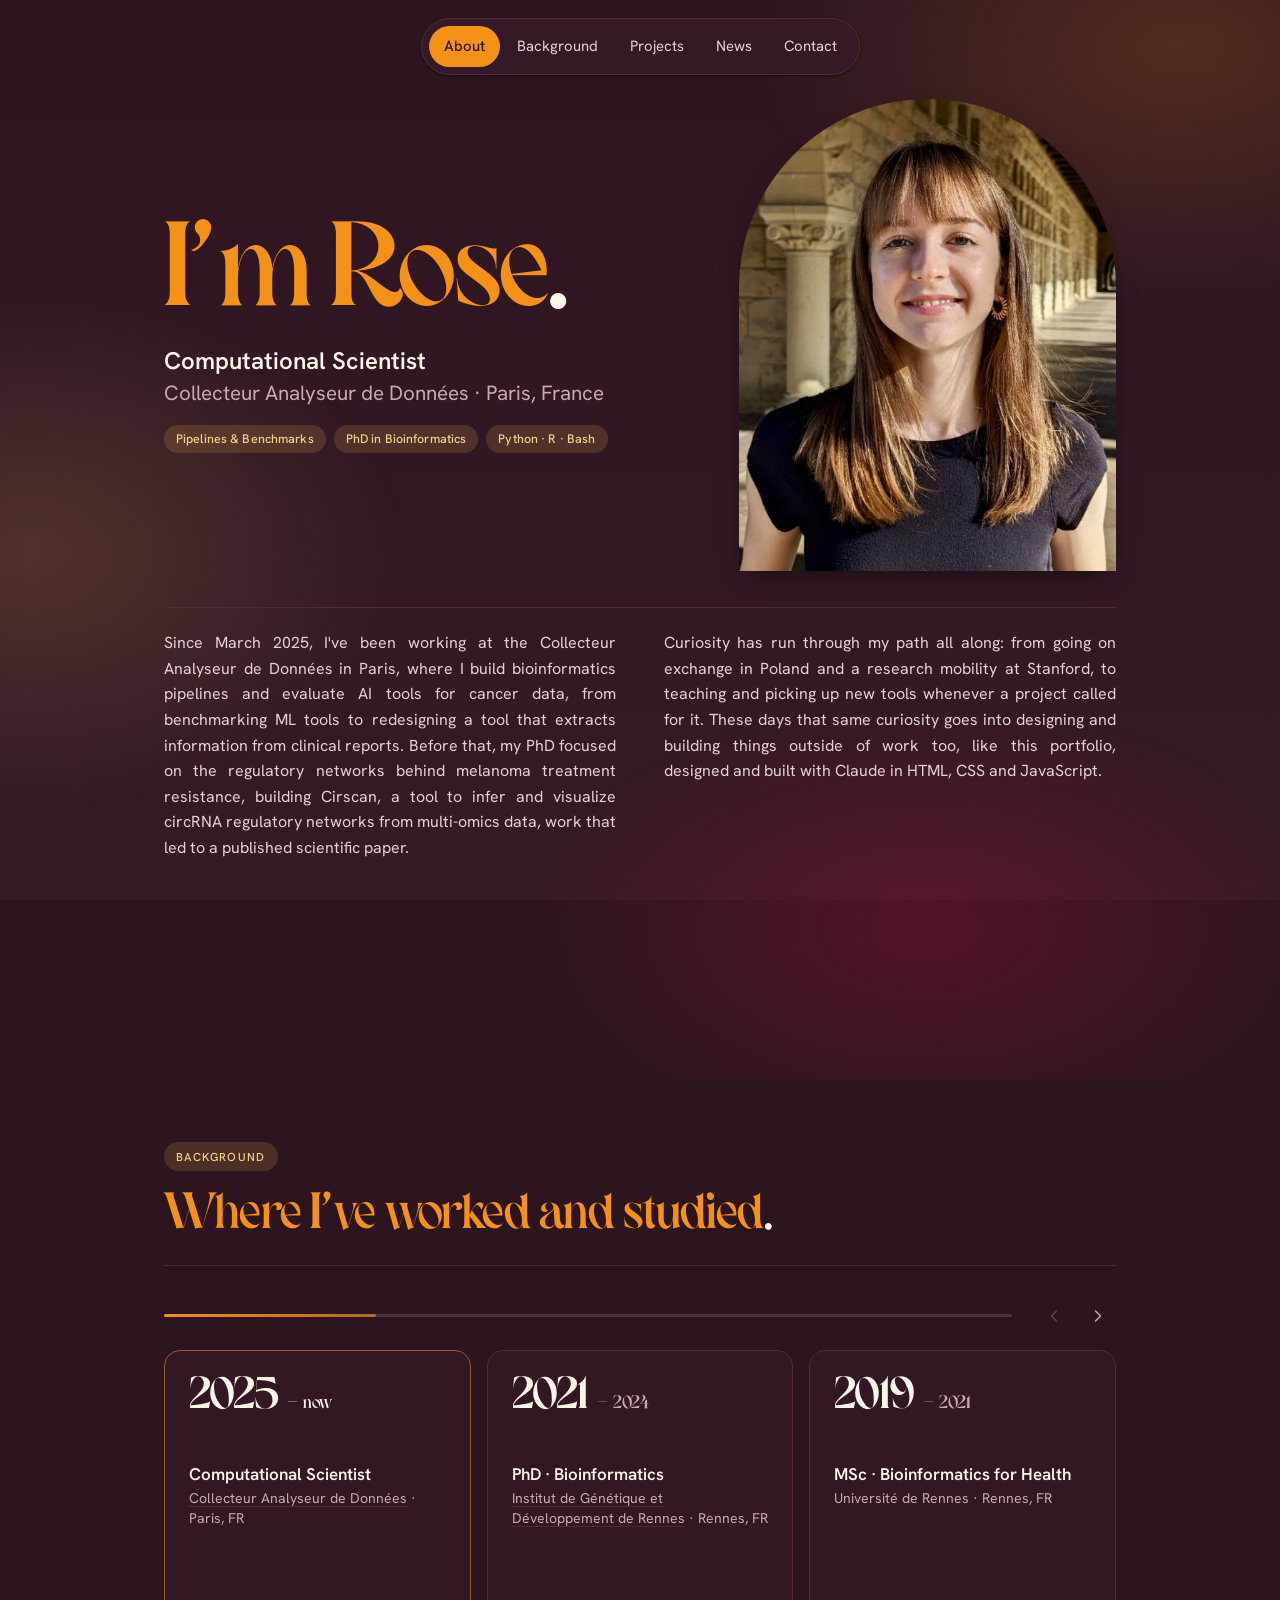
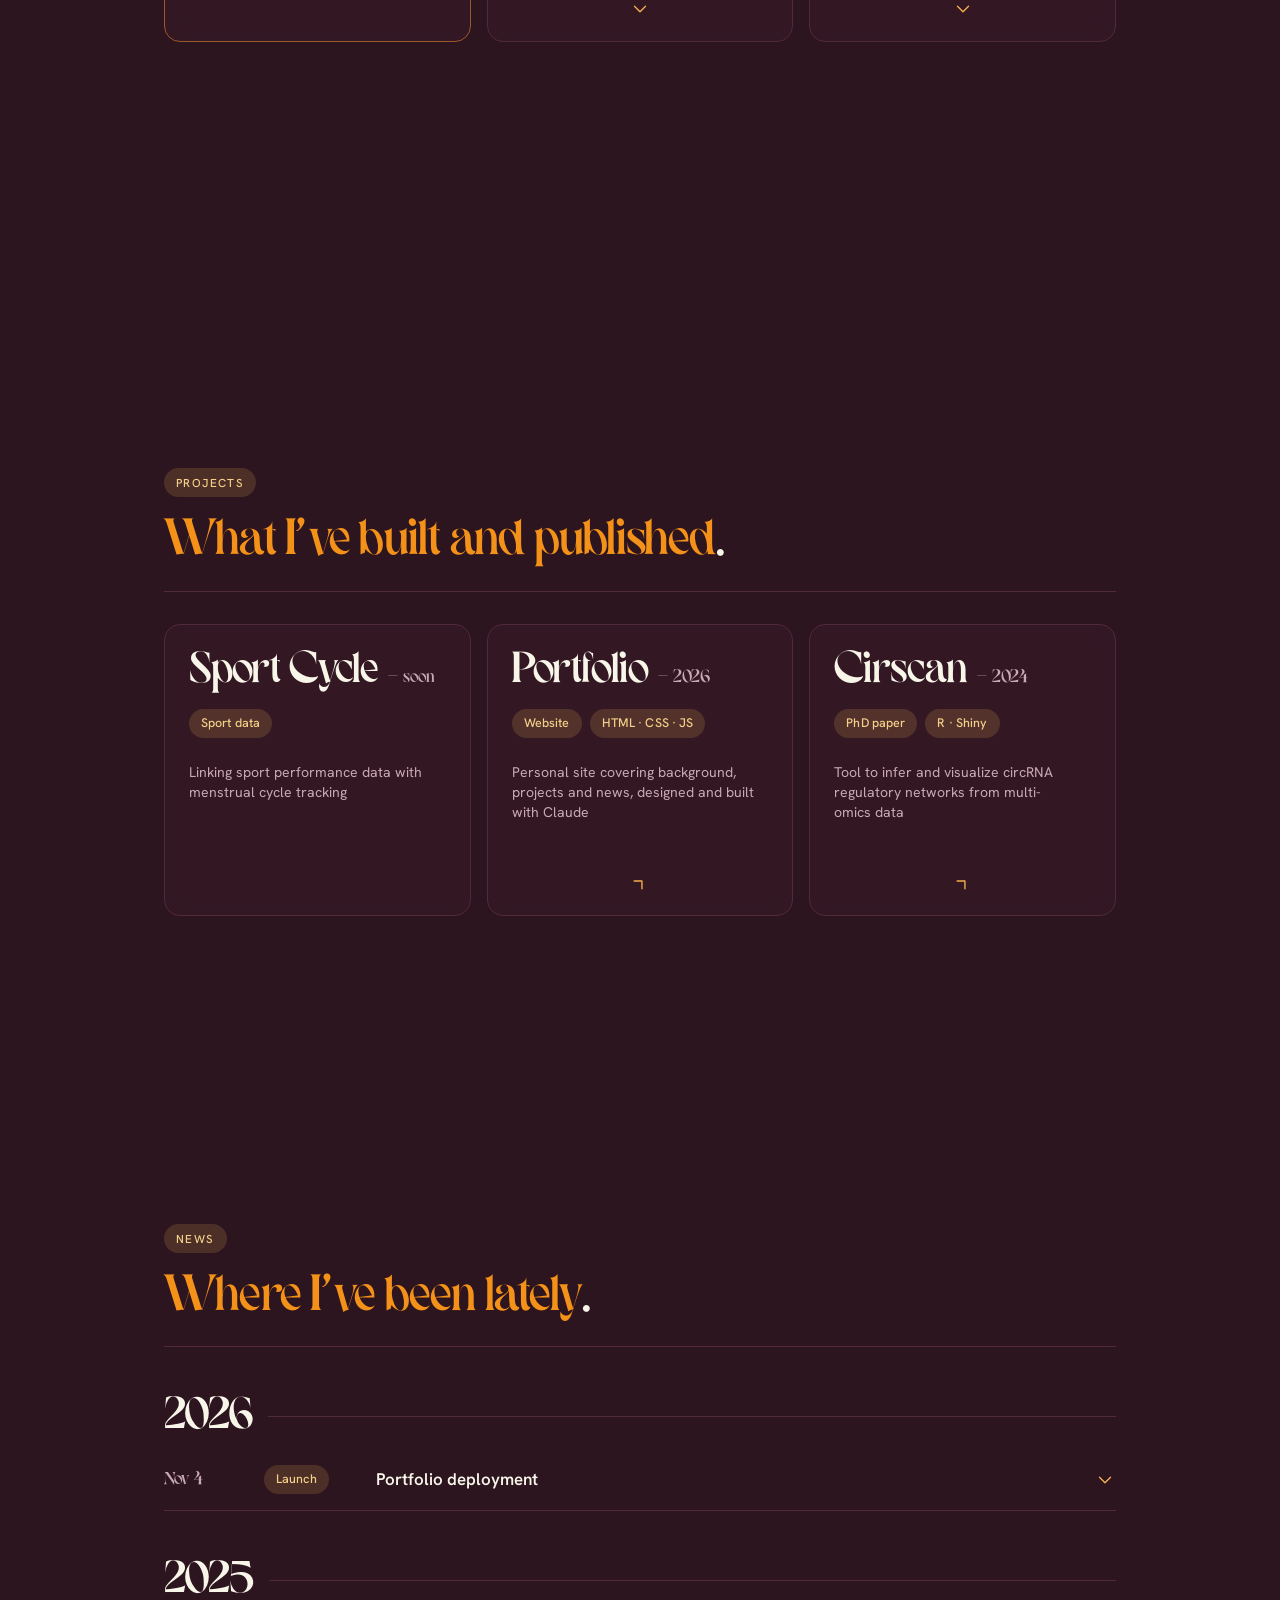
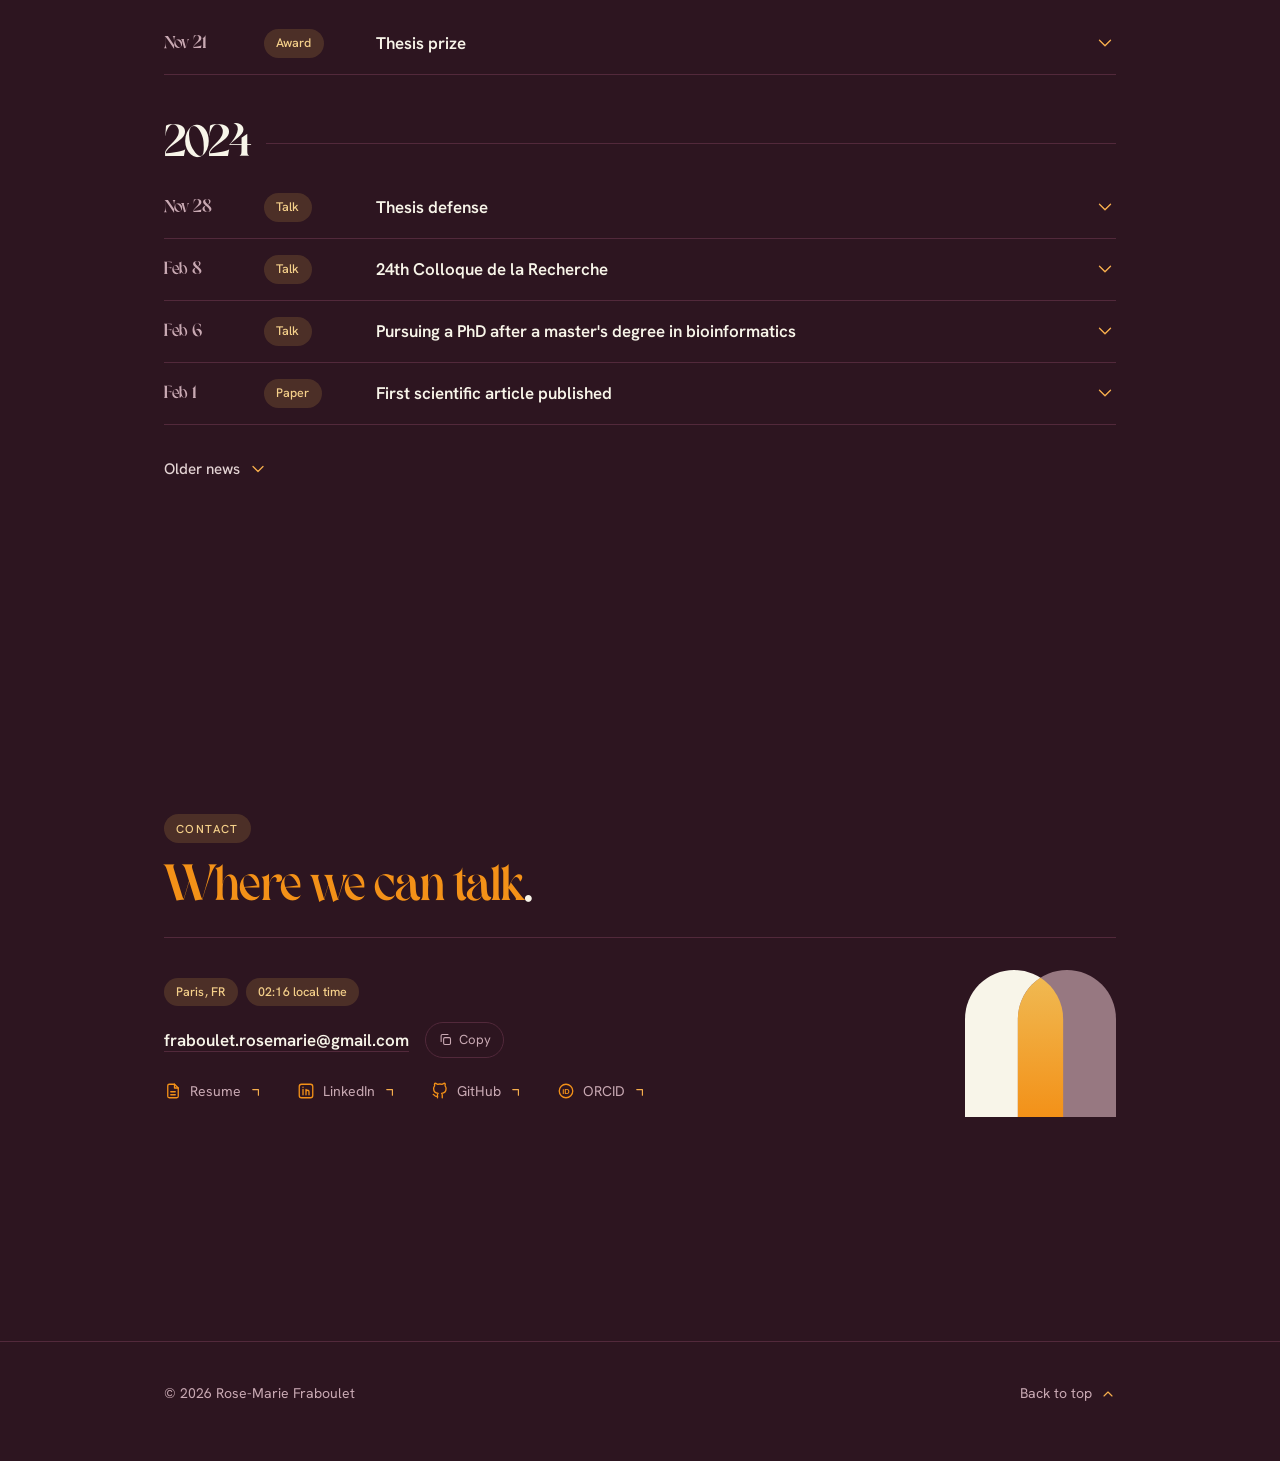
==== commit 0021ae69: "feat: track key visitor actions in PostHog, rename CV link to Resume Custom events for sections seen" ====
--- a/index.html
+++ b/index.html
@@ -3,16 +3,14 @@
 <head>
   <meta charset="utf-8">
   <meta name="viewport" content="width=device-width, initial-scale=1">
-  <meta name="description" content="Rose-Marie Fraboulet, Computational Scientist with a PhD in bioinformatics. Background, projects and news.">
   <meta name="color-scheme" content="dark">
   <meta name="theme-color" content="#261822">
   <meta property="og:type" content="website">
-  <meta property="og:title" content="Rose Fraboulet • Portfolio">
-  <meta property="og:description" content="Computational Scientist with a PhD in bioinformatics: background, projects and news.">
+  <meta property="og:title" content="Rose-Marie Fraboulet • Portfolio">
   <meta property="og:url" content="https://portfolio.romarin.tech/">
-  <meta property="og:image" content="https://portfolio.romarin.tech/img/og-banner.jpg?v=3">
-  <meta property="og:image:width" content="2400">
-  <meta property="og:image:height" content="1260">
+  <meta property="og:image" content="https://portfolio.romarin.tech/img/og-banner.jpg?v=4">
+  <meta property="og:image:width" content="1200">
+  <meta property="og:image:height" content="630">
   <meta property="og:image:alt" content="Portfolio of Rose-Marie Fraboulet, portfolio.romarin.tech">
   <link rel="canonical" href="https://portfolio.romarin.tech/">
   <meta name="twitter:card" content="summary_large_image">
@@ -24,7 +22,7 @@
   <link rel="preconnect" href="https://fonts.gstatic.com" crossorigin>
   <link rel="stylesheet" href="https://fonts.googleapis.com/css2?family=Hanken+Grotesk:wght@400;500;600&display=swap">
   <link rel="stylesheet" href="css/style.css">
-  <title>Rose Fraboulet • Portfolio</title>
+  <title>Rose-Marie Fraboulet • Portfolio</title>
   <link rel="stylesheet" href="css/palettes.css">
   <!-- PostHog analytics: official loader, then project selection by hostname -->
   <script>
@@ -38,7 +36,7 @@
     {
       api_host: 'https://eu.i.posthog.com',
       defaults: '2026-08-30',
-      person_profiles: 'identified_only'
+      person_profiles: 'always'
     });
   </script>
   </head>
@@ -304,7 +302,7 @@
 
     <!-- Contact -->
     <section id="contact" aria-labelledby="contact-heading" data-screen-label="Contact">
-      <div class="container" data-reveal><div class="section-head"><span class="eyebrow">Contact</span><h2 id="contact-heading">Where we can talk<span class="dot">.</span></h2></div><div class="cv-b"><div class="contact-mark cv-b__logo" aria-hidden="true"><img src="img/logo.svg" alt="" width="150" height="146"></div><div class="cp-b"><div class="cp-tags"><span class="tag">Paris, FR</span><span class="tag"><time id="cpTime">--:--</time>&nbsp;local time</span></div><div class="cp-b__mailrow"><a class="cp-b__mail" href="mailto:fraboulet.rosemarie@gmail.com">fraboulet.rosemarie<wbr>@gmail.com</a><button type="button" class="cp-copy" data-copy="fraboulet.rosemarie@gmail.com" aria-label="Copy email address"><svg viewBox="0 0 24 24" fill="none" stroke="currentColor" stroke-width="1.75" stroke-linecap="round" stroke-linejoin="round" aria-hidden="true"><rect x="9" y="9" width="11" height="11" rx="2"></rect><path d="M5 15V6a2 2 0 0 1 2-2h9"></path></svg><span class="cp-copy__txt">Copy</span></button></div><div class="cp-b__row"><a href="cv/resume_rose-marie_fraboulet_en.pdf" target="_blank" rel="noopener"><svg viewBox="0 0 24 24" fill="none" stroke="currentColor" stroke-width="1.75" stroke-linecap="round" stroke-linejoin="round" aria-hidden="true"><path d="M14 3H7a2 2 0 0 0-2 2v14a2 2 0 0 0 2 2h10a2 2 0 0 0 2-2V8z"></path><path d="M14 3v5h5M9 13h6M9 17h6"></path></svg><span>CV</span><svg class="cp-diag" viewBox="0 0 24 24" fill="none" stroke="currentColor" stroke-width="1.75" stroke-linecap="round" stroke-linejoin="round" aria-hidden="true"><path d="M9 6l6 6-6 6"></path></svg></a><a href="https://www.linkedin.com/in/r-mfraboulet/" target="_blank" rel="noopener"><svg viewBox="0 0 24 24" fill="none" stroke="currentColor" stroke-width="1.75" stroke-linecap="round" stroke-linejoin="round" aria-hidden="true"><rect x="3" y="3" width="18" height="18" rx="3"></rect><path d="M8 10v7M8 7v.01M12 17v-4a2 2 0 0 1 4 0v4M12 10v7"></path></svg><span>LinkedIn</span><svg class="cp-diag" viewBox="0 0 24 24" fill="none" stroke="currentColor" stroke-width="1.75" stroke-linecap="round" stroke-linejoin="round" aria-hidden="true"><path d="M9 6l6 6-6 6"></path></svg></a><a href="https://github.com/roma-rin" target="_blank" rel="noopener"><svg viewBox="0 0 24 24" fill="none" stroke="currentColor" stroke-width="1.75" stroke-linecap="round" stroke-linejoin="round" aria-hidden="true"><path d="M9 19c-4 1.3-4-2-6-2.5M15 21v-3.5a3 3 0 0 0-.9-2.3c3-.3 6-1.5 6-6.5a5 5 0 0 0-1.4-3.5 4.6 4.6 0 0 0-.1-3.5s-1.1-.3-3.6 1.4a12.4 12.4 0 0 0-6.4 0C6.1 1.4 5 1.7 5 1.7a4.6 4.6 0 0 0-.1 3.5A5 5 0 0 0 3.5 8.7c0 5 3 6.2 6 6.5a3 3 0 0 0-.9 2.3V21"></path></svg><span>GitHub</span><svg class="cp-diag" viewBox="0 0 24 24" fill="none" stroke="currentColor" stroke-width="1.75" stroke-linecap="round" stroke-linejoin="round" aria-hidden="true"><path d="M9 6l6 6-6 6"></path></svg></a><a href="https://orcid.org/0009-0009-3021-0096" target="_blank" rel="noopener"><svg viewBox="0 0 24 24" fill="none" stroke="currentColor" stroke-width="1.75" stroke-linecap="round" stroke-linejoin="round" aria-hidden="true"><circle cx="12" cy="12" r="9"></circle><text x="12" y="16" font-family="Arial,sans-serif" font-size="10" font-weight="800" text-anchor="middle" stroke="none" fill="currentColor">iD</text></svg><span>ORCID</span><svg class="cp-diag" viewBox="0 0 24 24" fill="none" stroke="currentColor" stroke-width="1.75" stroke-linecap="round" stroke-linejoin="round" aria-hidden="true"><path d="M9 6l6 6-6 6"></path></svg></a></div></div></div></div>
+      <div class="container" data-reveal><div class="section-head"><span class="eyebrow">Contact</span><h2 id="contact-heading">Where we can talk<span class="dot">.</span></h2></div><div class="cv-b"><div class="contact-mark cv-b__logo" aria-hidden="true"><img src="img/logo.svg" alt="" width="150" height="146"></div><div class="cp-b"><div class="cp-tags"><span class="tag">Paris, FR</span><span class="tag"><time id="cpTime">--:--</time>&nbsp;local time</span></div><div class="cp-b__mailrow"><a class="cp-b__mail" href="mailto:fraboulet.rosemarie@gmail.com">fraboulet.rosemarie<wbr>@gmail.com</a><button type="button" class="cp-copy" data-copy="fraboulet.rosemarie@gmail.com" aria-label="Copy email address"><svg viewBox="0 0 24 24" fill="none" stroke="currentColor" stroke-width="1.75" stroke-linecap="round" stroke-linejoin="round" aria-hidden="true"><rect x="9" y="9" width="11" height="11" rx="2"></rect><path d="M5 15V6a2 2 0 0 1 2-2h9"></path></svg><span class="cp-copy__txt">Copy</span></button></div><div class="cp-b__row"><a href="cv/resume_rose-marie_fraboulet_en.pdf" target="_blank" rel="noopener"><svg viewBox="0 0 24 24" fill="none" stroke="currentColor" stroke-width="1.75" stroke-linecap="round" stroke-linejoin="round" aria-hidden="true"><path d="M14 3H7a2 2 0 0 0-2 2v14a2 2 0 0 0 2 2h10a2 2 0 0 0 2-2V8z"></path><path d="M14 3v5h5M9 13h6M9 17h6"></path></svg><span>Resume</span><svg class="cp-diag" viewBox="0 0 24 24" fill="none" stroke="currentColor" stroke-width="1.75" stroke-linecap="round" stroke-linejoin="round" aria-hidden="true"><path d="M9 6l6 6-6 6"></path></svg></a><a href="https://www.linkedin.com/in/r-mfraboulet/" target="_blank" rel="noopener"><svg viewBox="0 0 24 24" fill="none" stroke="currentColor" stroke-width="1.75" stroke-linecap="round" stroke-linejoin="round" aria-hidden="true"><rect x="3" y="3" width="18" height="18" rx="3"></rect><path d="M8 10v7M8 7v.01M12 17v-4a2 2 0 0 1 4 0v4M12 10v7"></path></svg><span>LinkedIn</span><svg class="cp-diag" viewBox="0 0 24 24" fill="none" stroke="currentColor" stroke-width="1.75" stroke-linecap="round" stroke-linejoin="round" aria-hidden="true"><path d="M9 6l6 6-6 6"></path></svg></a><a href="https://github.com/roma-rin" target="_blank" rel="noopener"><svg viewBox="0 0 24 24" fill="none" stroke="currentColor" stroke-width="1.75" stroke-linecap="round" stroke-linejoin="round" aria-hidden="true"><path d="M9 19c-4 1.3-4-2-6-2.5M15 21v-3.5a3 3 0 0 0-.9-2.3c3-.3 6-1.5 6-6.5a5 5 0 0 0-1.4-3.5 4.6 4.6 0 0 0-.1-3.5s-1.1-.3-3.6 1.4a12.4 12.4 0 0 0-6.4 0C6.1 1.4 5 1.7 5 1.7a4.6 4.6 0 0 0-.1 3.5A5 5 0 0 0 3.5 8.7c0 5 3 6.2 6 6.5a3 3 0 0 0-.9 2.3V21"></path></svg><span>GitHub</span><svg class="cp-diag" viewBox="0 0 24 24" fill="none" stroke="currentColor" stroke-width="1.75" stroke-linecap="round" stroke-linejoin="round" aria-hidden="true"><path d="M9 6l6 6-6 6"></path></svg></a><a href="https://orcid.org/0009-0009-3021-0096" target="_blank" rel="noopener"><svg viewBox="0 0 24 24" fill="none" stroke="currentColor" stroke-width="1.75" stroke-linecap="round" stroke-linejoin="round" aria-hidden="true"><circle cx="12" cy="12" r="9"></circle><text x="12" y="16" font-family="Arial,sans-serif" font-size="10" font-weight="800" text-anchor="middle" stroke="none" fill="currentColor">iD</text></svg><span>ORCID</span><svg class="cp-diag" viewBox="0 0 24 24" fill="none" stroke="currentColor" stroke-width="1.75" stroke-linecap="round" stroke-linejoin="round" aria-hidden="true"><path d="M9 6l6 6-6 6"></path></svg></a></div></div></div></div>
     </section>
   </main>
 
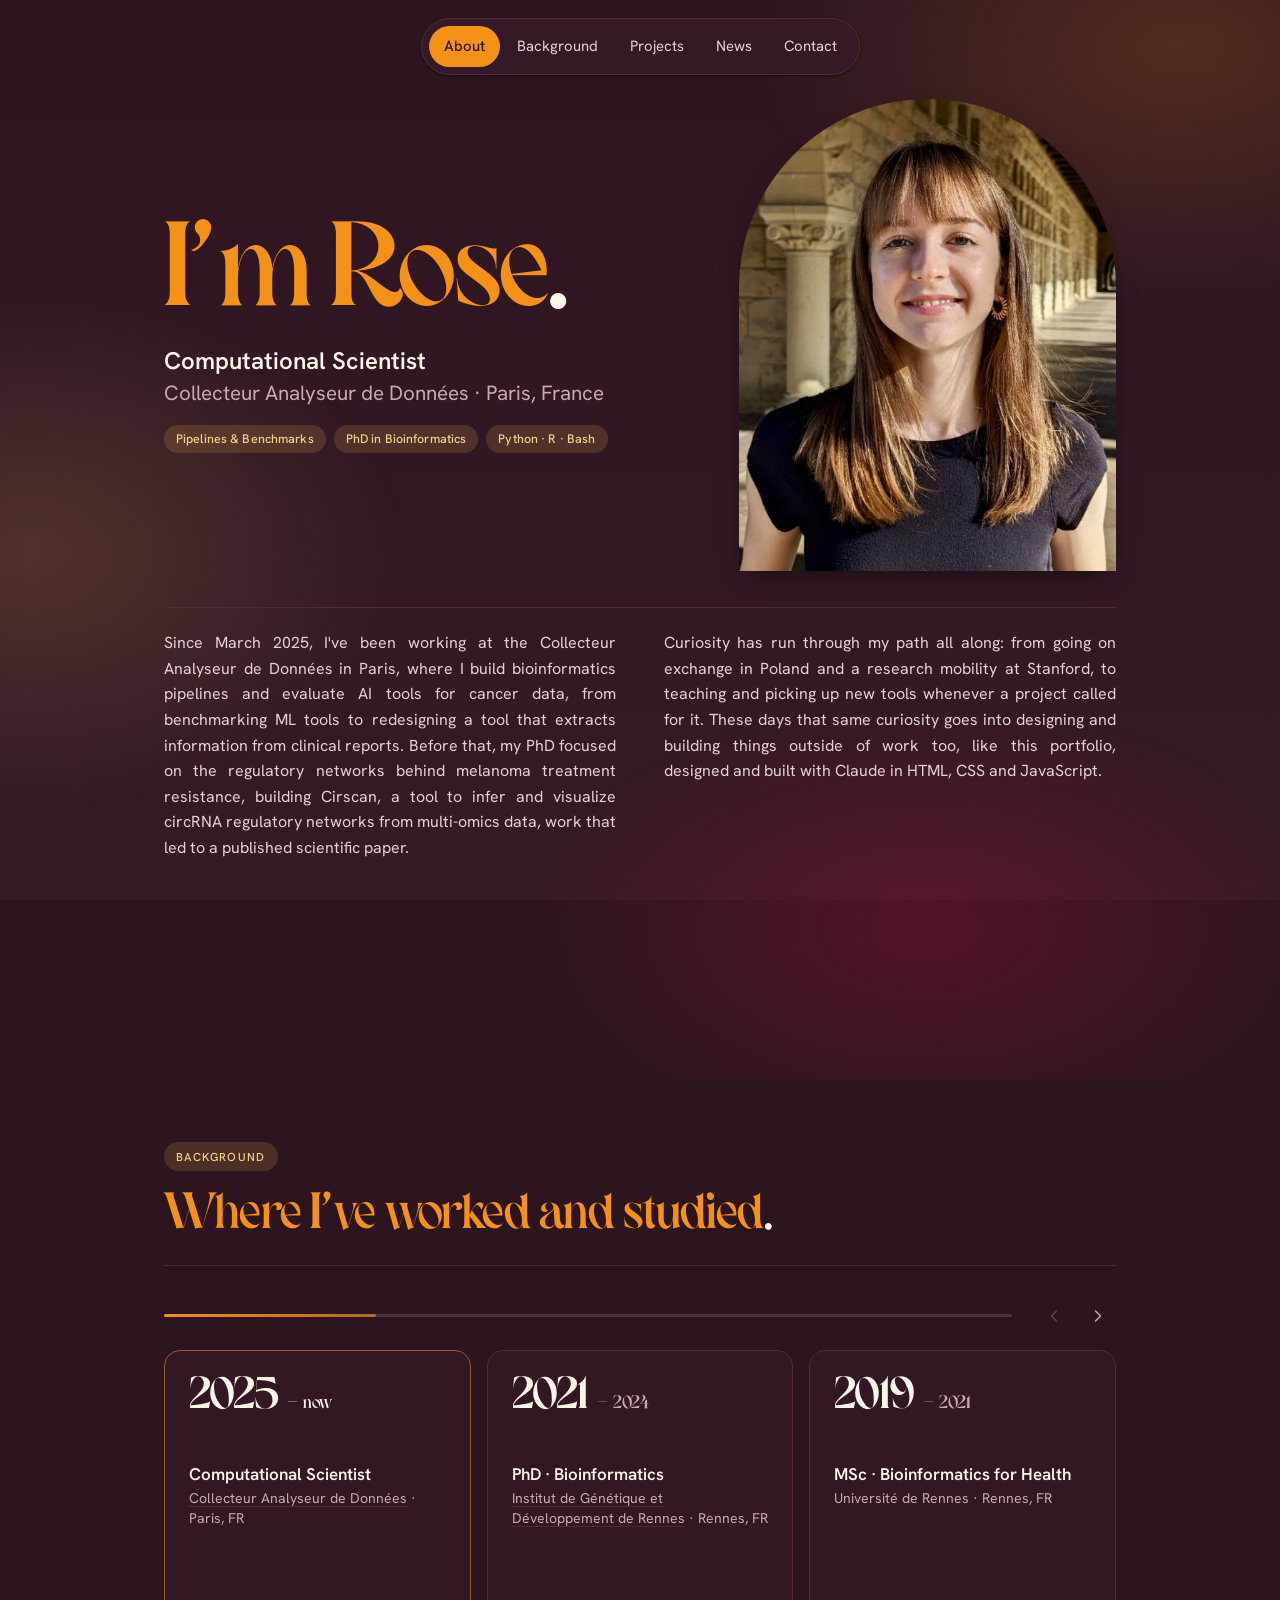
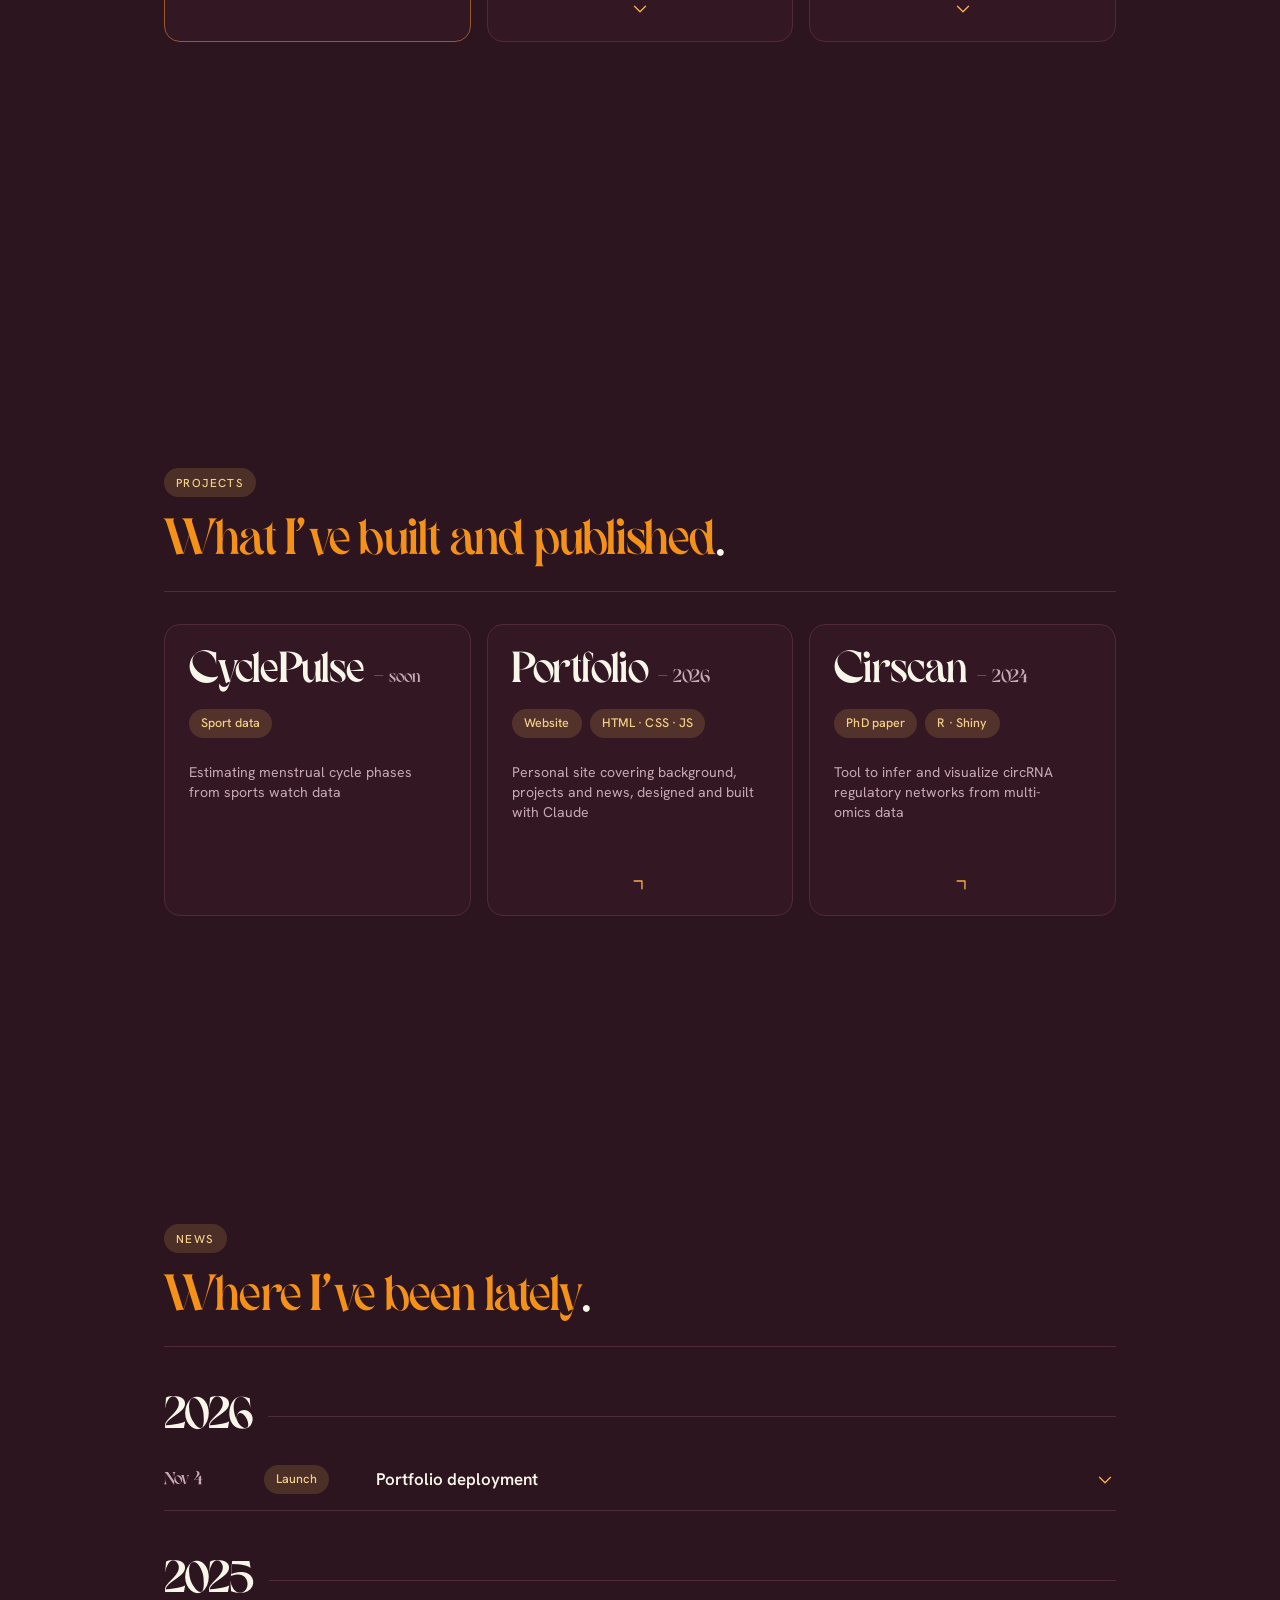
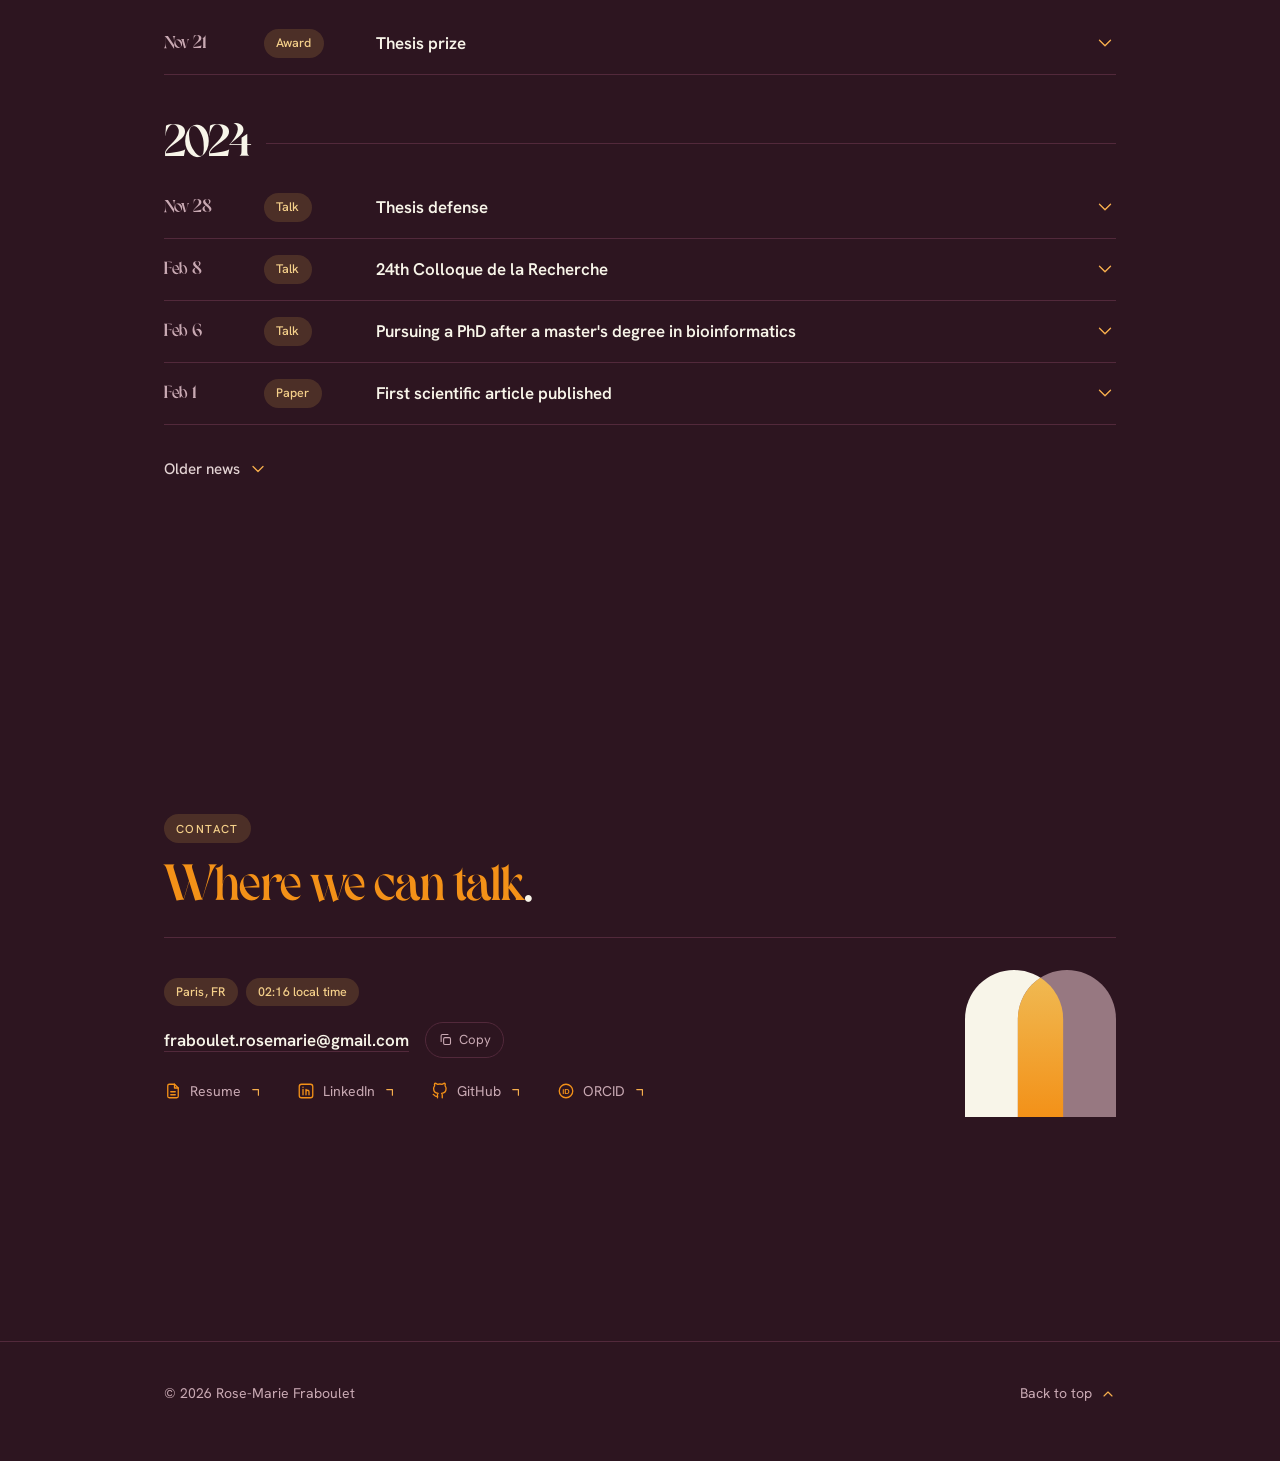
==== commit 2f7488bf: "feat: rename Sport Cycle project card to CyclePulse" ====
--- a/index.html
+++ b/index.html
@@ -90,7 +90,7 @@
     <section id="background" aria-labelledby="background-heading" data-screen-label="Background"><div class="container" data-reveal><div class="section-head"><span class="eyebrow">Background</span><h2 id="background-heading">Where I've worked and studied<span class="dot">.</span></h2></div><div class="sl" data-slider><div class="sl__bar"><div class="sl__line" aria-hidden="true"><i data-sl-fill></i></div><div class="sl__nav"><button type="button" class="sl__btn" data-sl-prev aria-label="Previous step"><svg viewBox="0 0 24 24" fill="none" stroke="currentColor" stroke-width="1.75" stroke-linecap="round" stroke-linejoin="round" aria-hidden="true"><path d="M15 6l-6 6 6 6"></path></svg></button><button type="button" class="sl__btn" data-sl-next aria-label="Next step"><svg viewBox="0 0 24 24" fill="none" stroke="currentColor" stroke-width="1.75" stroke-linecap="round" stroke-linejoin="round" aria-hidden="true"><path d="M9 6l6 6-6 6"></path></svg></button></div></div><ol class="sl__track" data-sl-track tabindex="0" aria-label="Background, scroll horizontally"><li class="sl__panel is-now"><div class="sl__period"><span class="sl__from">2025</span><span class="sl__to">— now</span></div><div class="sl__body"><p class="sl__role">Computational Scientist</p><p class="sl__place"><a href="https://genomecad.fr/" target="_blank" rel="noopener">Collecteur Analyseur de Données</a> · Paris, FR</p></div></li><li class="sl__panel has-sub has-multi"><div class="sl__faces"><div class="sl__face sl__face--main is-shown"><div class="sl__period"><span class="sl__from">2021</span><span class="sl__to">— 2024</span></div><div class="sl__body"><p class="sl__role">PhD · Bioinformatics</p><p class="sl__place"><a href="https://igdr.univ-rennes.fr/expression-des-genes-et-oncogenese-geo" target="_blank" rel="noopener">Institut de Génétique et Développement de Rennes</a> · Rennes, FR</p></div></div><div class="sl__face sl__face--list" id="sub-2" aria-hidden="true"><ul class="sl__list"><li><span class="sl__list-year">2022</span><div><p class="sl__list-role">Teaching Assistant</p><p class="sl__place">Université de Paris · Paris, FR</p></div></li><li><span class="sl__list-year">2023</span><div><p class="sl__list-role">Teaching Assistant</p><p class="sl__place">Université de Rennes · Rennes, FR</p></div></li><li><span class="sl__list-year">2023</span><div><p class="sl__list-role">Visiting Student Researcher</p><p class="sl__place"><a href="https://salzmanlab.stanford.edu/" target="_blank" rel="noopener">Stanford University</a> · Stanford, USA</p></div></li></ul></div></div><button type="button" class="sl__toggle" aria-expanded="false" aria-controls="sub-2" data-label="Show 3 other experiences" aria-label="Show 3 other experiences"><svg viewBox="0 0 24 24" fill="none" stroke="currentColor" stroke-width="1.75" stroke-linecap="round" stroke-linejoin="round" aria-hidden="true"><path d="M9 6l6 6-6 6"></path></svg></button></li><li class="sl__panel has-sub has-multi"><div class="sl__faces"><div class="sl__face sl__face--main is-shown"><div class="sl__period"><span class="sl__from">2019</span><span class="sl__to">— 2021</span></div><div class="sl__body"><p class="sl__role">MSc · Bioinformatics for Health</p><p class="sl__place">Université de Rennes · Rennes, FR</p></div></div><div class="sl__face sl__face--list" id="sub-3" aria-hidden="true"><ul class="sl__list"><li><span class="sl__list-year">2020</span><div><p class="sl__list-role">M1 Intern</p><p class="sl__place">Ligue Nationale Contre le Cancer · Remote</p></div></li><li><span class="sl__list-year">2021</span><div><p class="sl__list-role">M2 Intern</p><p class="sl__place"><a href="https://igdr.univ-rennes.fr/expression-des-genes-et-oncogenese-geo" target="_blank" rel="noopener">Institut de Génétique et Développement de Rennes</a> · Rennes, FR</p></div></li></ul></div></div><button type="button" class="sl__toggle" aria-expanded="false" aria-controls="sub-3" data-label="Show 2 other experiences" aria-label="Show 2 other experiences"><svg viewBox="0 0 24 24" fill="none" stroke="currentColor" stroke-width="1.75" stroke-linecap="round" stroke-linejoin="round" aria-hidden="true"><path d="M9 6l6 6-6 6"></path></svg></button></li><li class="sl__panel has-sub"><div class="sl__faces"><div class="sl__face sl__face--main is-shown"><div class="sl__period"><span class="sl__from">2016</span><span class="sl__to">— 2019</span></div><div class="sl__body"><p class="sl__role">BSc · Science in Life</p><p class="sl__place">Université de Rennes · Rennes, FR</p></div></div><div class="sl__face sl__face--list" id="sub-4" aria-hidden="true"><div class="sl__period"><span class="sl__from">2019</span></div><div class="sl__body"><p class="sl__role">Erasmus+</p><p class="sl__place"><a href="https://uwr.edu.pl/en/scientific-research/faculty-of-biotechnology/" target="_blank" rel="noopener">Faculty of Biotechnology</a> · Wrocław, PL</p></div></div></div><button type="button" class="sl__toggle" aria-expanded="false" aria-controls="sub-4" data-label="Show 1 other experience" aria-label="Show 1 other experience"><svg viewBox="0 0 24 24" fill="none" stroke="currentColor" stroke-width="1.75" stroke-linecap="round" stroke-linejoin="round" aria-hidden="true"><path d="M9 6l6 6-6 6"></path></svg></button></li></ol></div></div></section>
 
     <!-- Publications & Projects -->
-    <section id="work" aria-labelledby="work-heading" data-screen-label="Projects"><div class="container" data-reveal><div class="section-head"><span class="eyebrow">Projects</span><h2 id="work-heading">What I've built and published<span class="dot">.</span></h2></div><div class="wa"><div class="wa__arch"><div class="sl__period"><span class="sl__from">Sport Cycle</span><span class="sl__to">— soon</span></div><div class="wa__tags"><span class="tag">Sport data</span></div><div class="sl__body"><p class="sl__place">Linking sport performance data with menstrual cycle tracking</p></div></div><div class="wa__arch"><div class="sl__period"><span class="sl__from">Portfolio</span><span class="sl__to">— 2026</span></div><div class="wa__tags"><span class="tag">Website</span><span class="tag">HTML · CSS · JS</span></div><div class="sl__body"><p class="sl__place">Personal site covering background, projects and news, designed and built with Claude</p></div><a class="sl__toggle wa__arrow" href="https://github.com/roma-rin/portfolio" target="_blank" rel="noopener" aria-label="View the portfolio source (opens in a new tab)"><svg viewBox="0 0 24 24" fill="none" stroke="currentColor" stroke-width="1.75" stroke-linecap="round" stroke-linejoin="round" aria-hidden="true"><path d="M9 6l6 6-6 6"></path></svg></a></div><div class="wa__arch"><div class="sl__period"><span class="sl__from">Cirscan</span><span class="sl__to">— 2024</span></div><div class="wa__tags"><span class="tag">PhD paper</span><span class="tag">R · Shiny</span></div><div class="sl__body"><p class="sl__place">Tool to infer and visualize circRNA regulatory networks from multi-omics data</p></div><a class="sl__toggle wa__arrow" href="https://doi.org/10.1186/s12859-024-05668-y" target="_blank" rel="noopener" aria-label="Read the Cirscan paper (opens in a new tab)"><svg viewBox="0 0 24 24" fill="none" stroke="currentColor" stroke-width="1.75" stroke-linecap="round" stroke-linejoin="round" aria-hidden="true"><path d="M9 6l6 6-6 6"></path></svg></a></div></div></div></section>
+    <section id="work" aria-labelledby="work-heading" data-screen-label="Projects"><div class="container" data-reveal><div class="section-head"><span class="eyebrow">Projects</span><h2 id="work-heading">What I've built and published<span class="dot">.</span></h2></div><div class="wa"><div class="wa__arch"><div class="sl__period"><span class="sl__from">CyclePulse</span><span class="sl__to">— soon</span></div><div class="wa__tags"><span class="tag">Sport data</span></div><div class="sl__body"><p class="sl__place">Estimating menstrual cycle phases from sports watch data</p></div></div><div class="wa__arch"><div class="sl__period"><span class="sl__from">Portfolio</span><span class="sl__to">— 2026</span></div><div class="wa__tags"><span class="tag">Website</span><span class="tag">HTML · CSS · JS</span></div><div class="sl__body"><p class="sl__place">Personal site covering background, projects and news, designed and built with Claude</p></div><a class="sl__toggle wa__arrow" href="https://github.com/roma-rin/portfolio" target="_blank" rel="noopener" aria-label="View the portfolio source (opens in a new tab)"><svg viewBox="0 0 24 24" fill="none" stroke="currentColor" stroke-width="1.75" stroke-linecap="round" stroke-linejoin="round" aria-hidden="true"><path d="M9 6l6 6-6 6"></path></svg></a></div><div class="wa__arch"><div class="sl__period"><span class="sl__from">Cirscan</span><span class="sl__to">— 2024</span></div><div class="wa__tags"><span class="tag">PhD paper</span><span class="tag">R · Shiny</span></div><div class="sl__body"><p class="sl__place">Tool to infer and visualize circRNA regulatory networks from multi-omics data</p></div><a class="sl__toggle wa__arrow" href="https://doi.org/10.1186/s12859-024-05668-y" target="_blank" rel="noopener" aria-label="Read the Cirscan paper (opens in a new tab)"><svg viewBox="0 0 24 24" fill="none" stroke="currentColor" stroke-width="1.75" stroke-linecap="round" stroke-linejoin="round" aria-hidden="true"><path d="M9 6l6 6-6 6"></path></svg></a></div></div></div></section>
 
     <!-- News -->
     <section id="news" aria-labelledby="news-heading" data-screen-label="News">
@@ -302,7 +302,7 @@
 
     <!-- Contact -->
     <section id="contact" aria-labelledby="contact-heading" data-screen-label="Contact">
-      <div class="container" data-reveal><div class="section-head"><span class="eyebrow">Contact</span><h2 id="contact-heading">Where we can talk<span class="dot">.</span></h2></div><div class="cv-b"><div class="contact-mark cv-b__logo" aria-hidden="true"><img src="img/logo.svg" alt="" width="150" height="146"></div><div class="cp-b"><div class="cp-tags"><span class="tag">Paris, FR</span><span class="tag"><time id="cpTime">--:--</time>&nbsp;local time</span></div><div class="cp-b__mailrow"><a class="cp-b__mail" href="mailto:fraboulet.rosemarie@gmail.com">fraboulet.rosemarie<wbr>@gmail.com</a><button type="button" class="cp-copy" data-copy="fraboulet.rosemarie@gmail.com" aria-label="Copy email address"><svg viewBox="0 0 24 24" fill="none" stroke="currentColor" stroke-width="1.75" stroke-linecap="round" stroke-linejoin="round" aria-hidden="true"><rect x="9" y="9" width="11" height="11" rx="2"></rect><path d="M5 15V6a2 2 0 0 1 2-2h9"></path></svg><span class="cp-copy__txt">Copy</span></button></div><div class="cp-b__row"><a href="cv/resume_rose-marie_fraboulet_en.pdf" target="_blank" rel="noopener"><svg viewBox="0 0 24 24" fill="none" stroke="currentColor" stroke-width="1.75" stroke-linecap="round" stroke-linejoin="round" aria-hidden="true"><path d="M14 3H7a2 2 0 0 0-2 2v14a2 2 0 0 0 2 2h10a2 2 0 0 0 2-2V8z"></path><path d="M14 3v5h5M9 13h6M9 17h6"></path></svg><span>Resume</span><svg class="cp-diag" viewBox="0 0 24 24" fill="none" stroke="currentColor" stroke-width="1.75" stroke-linecap="round" stroke-linejoin="round" aria-hidden="true"><path d="M9 6l6 6-6 6"></path></svg></a><a href="https://www.linkedin.com/in/r-mfraboulet/" target="_blank" rel="noopener"><svg viewBox="0 0 24 24" fill="none" stroke="currentColor" stroke-width="1.75" stroke-linecap="round" stroke-linejoin="round" aria-hidden="true"><rect x="3" y="3" width="18" height="18" rx="3"></rect><path d="M8 10v7M8 7v.01M12 17v-4a2 2 0 0 1 4 0v4M12 10v7"></path></svg><span>LinkedIn</span><svg class="cp-diag" viewBox="0 0 24 24" fill="none" stroke="currentColor" stroke-width="1.75" stroke-linecap="round" stroke-linejoin="round" aria-hidden="true"><path d="M9 6l6 6-6 6"></path></svg></a><a href="https://github.com/roma-rin" target="_blank" rel="noopener"><svg viewBox="0 0 24 24" fill="none" stroke="currentColor" stroke-width="1.75" stroke-linecap="round" stroke-linejoin="round" aria-hidden="true"><path d="M9 19c-4 1.3-4-2-6-2.5M15 21v-3.5a3 3 0 0 0-.9-2.3c3-.3 6-1.5 6-6.5a5 5 0 0 0-1.4-3.5 4.6 4.6 0 0 0-.1-3.5s-1.1-.3-3.6 1.4a12.4 12.4 0 0 0-6.4 0C6.1 1.4 5 1.7 5 1.7a4.6 4.6 0 0 0-.1 3.5A5 5 0 0 0 3.5 8.7c0 5 3 6.2 6 6.5a3 3 0 0 0-.9 2.3V21"></path></svg><span>GitHub</span><svg class="cp-diag" viewBox="0 0 24 24" fill="none" stroke="currentColor" stroke-width="1.75" stroke-linecap="round" stroke-linejoin="round" aria-hidden="true"><path d="M9 6l6 6-6 6"></path></svg></a><a href="https://orcid.org/0009-0009-3021-0096" target="_blank" rel="noopener"><svg viewBox="0 0 24 24" fill="none" stroke="currentColor" stroke-width="1.75" stroke-linecap="round" stroke-linejoin="round" aria-hidden="true"><circle cx="12" cy="12" r="9"></circle><text x="12" y="16" font-family="Arial,sans-serif" font-size="10" font-weight="800" text-anchor="middle" stroke="none" fill="currentColor">iD</text></svg><span>ORCID</span><svg class="cp-diag" viewBox="0 0 24 24" fill="none" stroke="currentColor" stroke-width="1.75" stroke-linecap="round" stroke-linejoin="round" aria-hidden="true"><path d="M9 6l6 6-6 6"></path></svg></a></div></div></div></div>
+      <div class="container" data-reveal><div class="section-head"><span class="eyebrow">Contact</span><h2 id="contact-heading">Where we can talk<span class="dot">.</span></h2></div><div class="cv-b"><div class="contact-mark cv-b__logo" aria-hidden="true"><img src="img/logo.svg" alt="" width="150" height="146"></div><div class="cp-b"><div class="cp-tags"><span class="tag">Paris, FR</span><span class="tag"><time id="cpTime">--:--</time>&nbsp;local time</span></div><div class="cp-b__mailrow"><a class="cp-b__mail" href="mailto:fraboulet.rosemarie@gmail.com">fraboulet.rosemarie<wbr>@gmail.com</a><button type="button" class="cp-copy" data-copy="fraboulet.rosemarie@gmail.com" aria-label="Copy email address"><svg viewBox="0 0 24 24" fill="none" stroke="currentColor" stroke-width="1.75" stroke-linecap="round" stroke-linejoin="round" aria-hidden="true"><rect x="9" y="9" width="11" height="11" rx="2"></rect><path d="M5 15V6a2 2 0 0 1 2-2h9"></path></svg><span class="cp-copy__txt">Copy</span></button></div><div class="cp-b__row"><a href="resume/resume_rose-marie_fraboulet_en.pdf" target="_blank" rel="noopener"><svg viewBox="0 0 24 24" fill="none" stroke="currentColor" stroke-width="1.75" stroke-linecap="round" stroke-linejoin="round" aria-hidden="true"><path d="M14 3H7a2 2 0 0 0-2 2v14a2 2 0 0 0 2 2h10a2 2 0 0 0 2-2V8z"></path><path d="M14 3v5h5M9 13h6M9 17h6"></path></svg><span>Resume</span><svg class="cp-diag" viewBox="0 0 24 24" fill="none" stroke="currentColor" stroke-width="1.75" stroke-linecap="round" stroke-linejoin="round" aria-hidden="true"><path d="M9 6l6 6-6 6"></path></svg></a><a href="https://www.linkedin.com/in/r-mfraboulet/" target="_blank" rel="noopener"><svg viewBox="0 0 24 24" fill="none" stroke="currentColor" stroke-width="1.75" stroke-linecap="round" stroke-linejoin="round" aria-hidden="true"><rect x="3" y="3" width="18" height="18" rx="3"></rect><path d="M8 10v7M8 7v.01M12 17v-4a2 2 0 0 1 4 0v4M12 10v7"></path></svg><span>LinkedIn</span><svg class="cp-diag" viewBox="0 0 24 24" fill="none" stroke="currentColor" stroke-width="1.75" stroke-linecap="round" stroke-linejoin="round" aria-hidden="true"><path d="M9 6l6 6-6 6"></path></svg></a><a href="https://github.com/roma-rin" target="_blank" rel="noopener"><svg viewBox="0 0 24 24" fill="none" stroke="currentColor" stroke-width="1.75" stroke-linecap="round" stroke-linejoin="round" aria-hidden="true"><path d="M9 19c-4 1.3-4-2-6-2.5M15 21v-3.5a3 3 0 0 0-.9-2.3c3-.3 6-1.5 6-6.5a5 5 0 0 0-1.4-3.5 4.6 4.6 0 0 0-.1-3.5s-1.1-.3-3.6 1.4a12.4 12.4 0 0 0-6.4 0C6.1 1.4 5 1.7 5 1.7a4.6 4.6 0 0 0-.1 3.5A5 5 0 0 0 3.5 8.7c0 5 3 6.2 6 6.5a3 3 0 0 0-.9 2.3V21"></path></svg><span>GitHub</span><svg class="cp-diag" viewBox="0 0 24 24" fill="none" stroke="currentColor" stroke-width="1.75" stroke-linecap="round" stroke-linejoin="round" aria-hidden="true"><path d="M9 6l6 6-6 6"></path></svg></a><a href="https://orcid.org/0009-0009-3021-0096" target="_blank" rel="noopener"><svg viewBox="0 0 24 24" fill="none" stroke="currentColor" stroke-width="1.75" stroke-linecap="round" stroke-linejoin="round" aria-hidden="true"><circle cx="12" cy="12" r="9"></circle><text x="12" y="16" font-family="Arial,sans-serif" font-size="10" font-weight="800" text-anchor="middle" stroke="none" fill="currentColor">iD</text></svg><span>ORCID</span><svg class="cp-diag" viewBox="0 0 24 24" fill="none" stroke="currentColor" stroke-width="1.75" stroke-linecap="round" stroke-linejoin="round" aria-hidden="true"><path d="M9 6l6 6-6 6"></path></svg></a></div></div></div></div>
     </section>
   </main>
 
